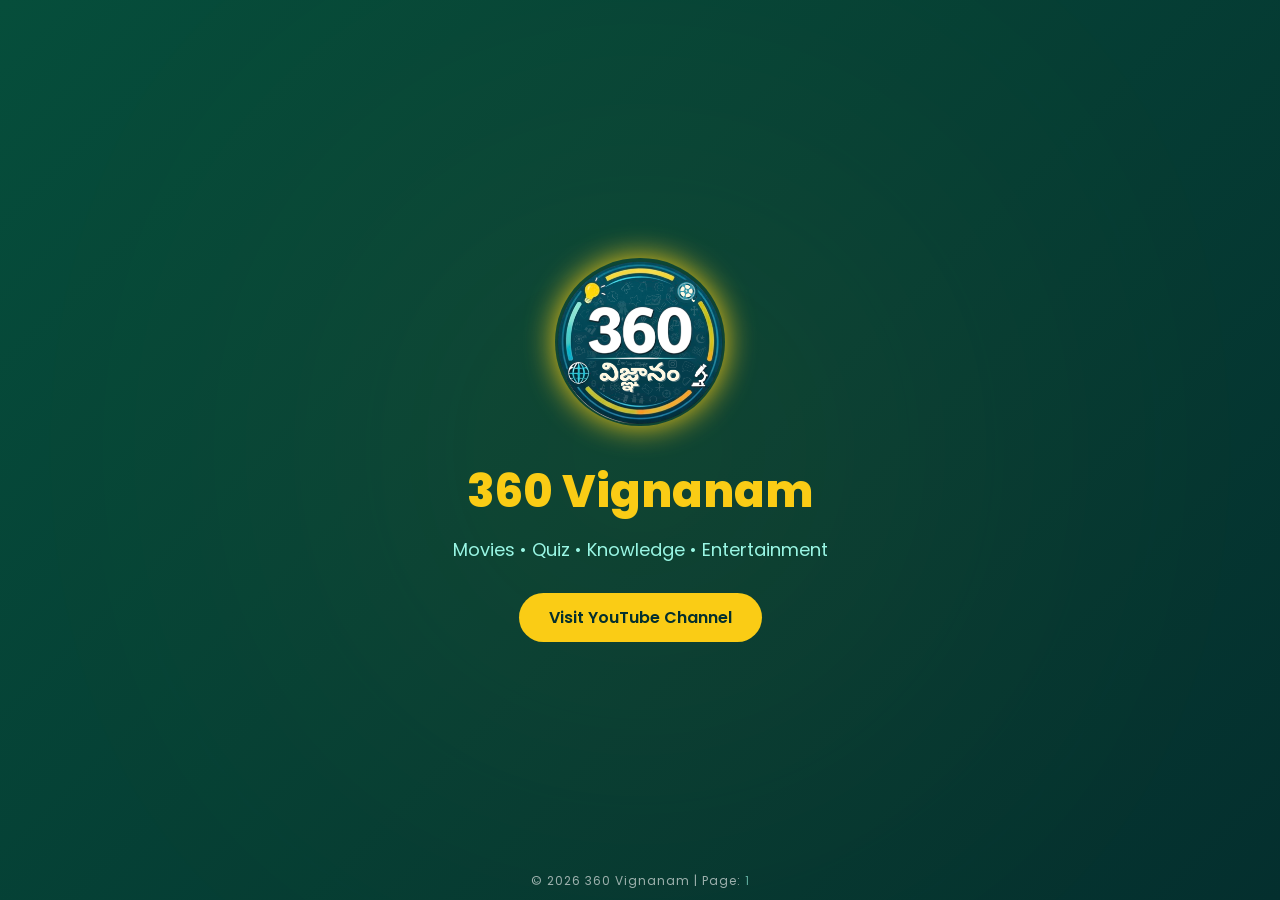
==== index.html @ b9087659 "Add files via upload" ====
<!DOCTYPE html>
<html lang="en">
<head>
<meta charset="UTF-8">
<meta name="viewport" content="width=device-width, initial-scale=1.0">
<title>360 Vignanam | Official</title>
<link href="https://fonts.googleapis.com/css2?family=Poppins:wght@400;600;800&display=swap" rel="stylesheet">

<style>
*{
    margin:0;
    padding:0;
    box-sizing:border-box;
    font-family:'Poppins',sans-serif;
}

body{
    background: linear-gradient(135deg,#064e3b,#042f2e);
    height:100vh;
    display:flex;
    justify-content:center;
    align-items:center;
    text-align:center;
    color:white;
    overflow:hidden;
}

/* Soft Glow */
body::before{
    content:"";
    position:absolute;
    width:500px;
    height:500px;
    background:#facc15;
    border-radius:50%;
    filter:blur(200px);
    opacity:0.10;
    animation: glowMove 6s infinite alternate ease-in-out;
}

@keyframes glowMove{
    from{transform:translate(-150px,-100px);}
    to{transform:translate(150px,100px);}
}

.container{
    z-index:2;
}

/* Logo Bounce */
.logo{
    width:170px;
    border-radius:50%;
    animation: bounce 1.8s infinite;
    box-shadow:0 0 30px #facc15;
}

@keyframes bounce{
    0%,100%{ transform: translateY(0); }
    30%{ transform: translateY(-25px); }
    50%{ transform: translateY(0); }
    70%{ transform: translateY(-12px); }
}

h1{
    margin-top:25px;
    font-size:45px;
    font-weight:800;
    color:#facc15;
}

.tagline{
    margin-top:10px;
    font-size:18px;
    color:#99f6e4;
}

.btn{
    display:inline-block;
    margin-top:30px;
    padding:12px 30px;
    background:#facc15;
    color:#042f2e;
    text-decoration:none;
    border-radius:40px;
    font-weight:600;
    transition:0.3s;
}

.btn:hover{
    transform:scale(1.1);
    box-shadow:0 0 25px #facc15;
}

/* Footer */
footer{
    position:absolute;
    bottom:10px;
    width:100%;
    font-size:12px;
    opacity:0.6;
    letter-spacing:1px;
}

#viewCount{
    font-size:12px;
    color:#99f6e4;
}
</style>
</head>

<body>

<div class="container">

    <img src="logo.png" class="logo" alt="360 Vignanam Logo">

    <h1>360 Vignanam</h1>
    <div class="tagline">Movies • Quiz • Knowledge • Entertainment</div>

    <a href="https://www.youtube.com/@360Vignanam" target="_blank" class="btn">
        Visit YouTube Channel
    </a>

</div>

<footer>
© 2026 360 Vignanam | Page: <span id="viewCount"></span>
</footer>

<script>
if(localStorage.getItem("page_view")){
    localStorage.setItem("page_view", Number(localStorage.getItem("page_view")) + 1);
}else{
    localStorage.setItem("page_view", 1);
}
document.getElementById("viewCount").innerText = localStorage.getItem("page_view");
</script>

</body>
</html>
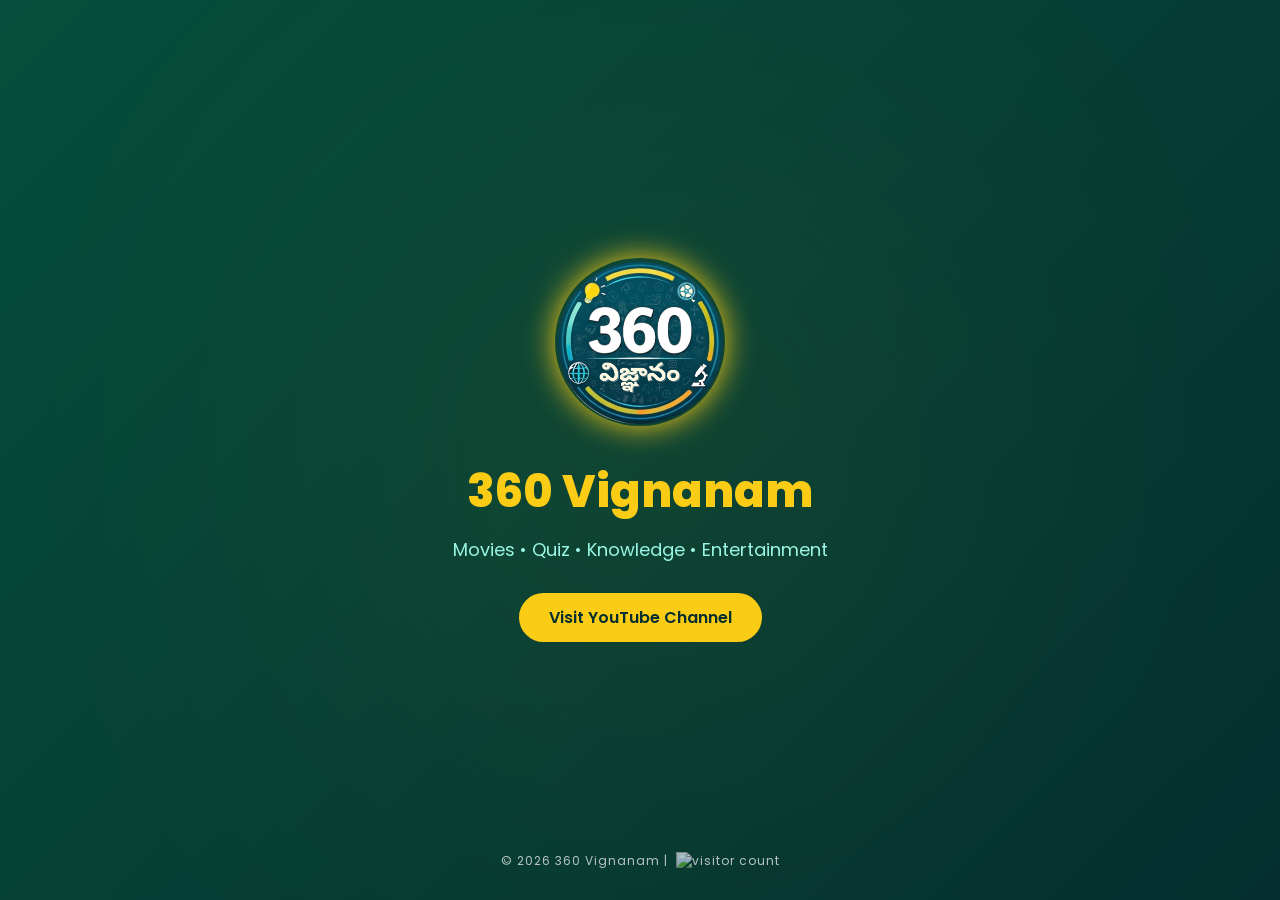
==== commit 69098b10: "footer live visitors implemented Added Live Visitor click" ====
--- a/index.html
+++ b/index.html
@@ -124,18 +124,11 @@
 
 </div>
 
-<footer>
-© 2026 360 Vignanam | Page: <span id="viewCount"></span>
+<footer style="display: flex; justify-content: center; align-items: center; gap: 8px; font-size: 12px; opacity: 0.7; padding: 20px 0; ">
+  <span>© 2026 360 Vignanam |</span>
+  <img   src="https://visitor-badge.laobi.icu/badge?page_id=360vignanam.github.io" alt="visitor count"  style="height:18px;" />
 </footer>
-
-<script>
-if(localStorage.getItem("page_view")){
-    localStorage.setItem("page_view", Number(localStorage.getItem("page_view")) + 1);
-}else{
-    localStorage.setItem("page_view", 1);
-}
-document.getElementById("viewCount").innerText = localStorage.getItem("page_view");
-</script>
 
 </body>
 </html>
+
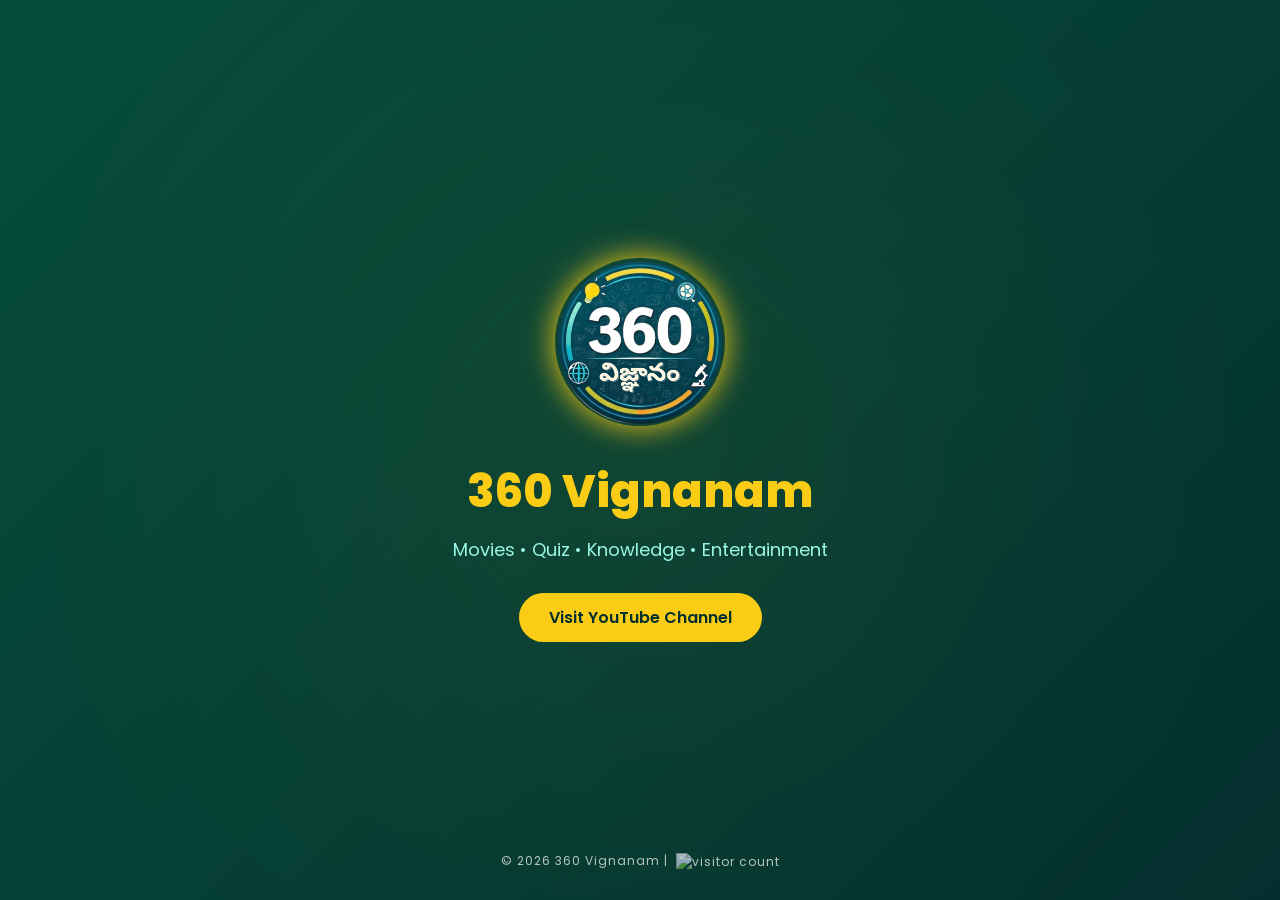
==== commit edbf8f80: "visitor badge size improvement" ====
--- a/index.html
+++ b/index.html
@@ -126,9 +126,10 @@
 
 <footer style="display: flex; justify-content: center; align-items: center; gap: 8px; font-size: 12px; opacity: 0.7; padding: 20px 0; ">
   <span>© 2026 360 Vignanam |</span>
-  <img   src="https://visitor-badge.laobi.icu/badge?page_id=360vignanam.github.io" alt="visitor count"  style="height:18px;" />
+  <img   src="https://visitor-badge.laobi.icu/badge?page_id=360vignanam.github.io" alt="visitor count"  style="height:16px;" />
 </footer>
 
 </body>
 </html>
 
+
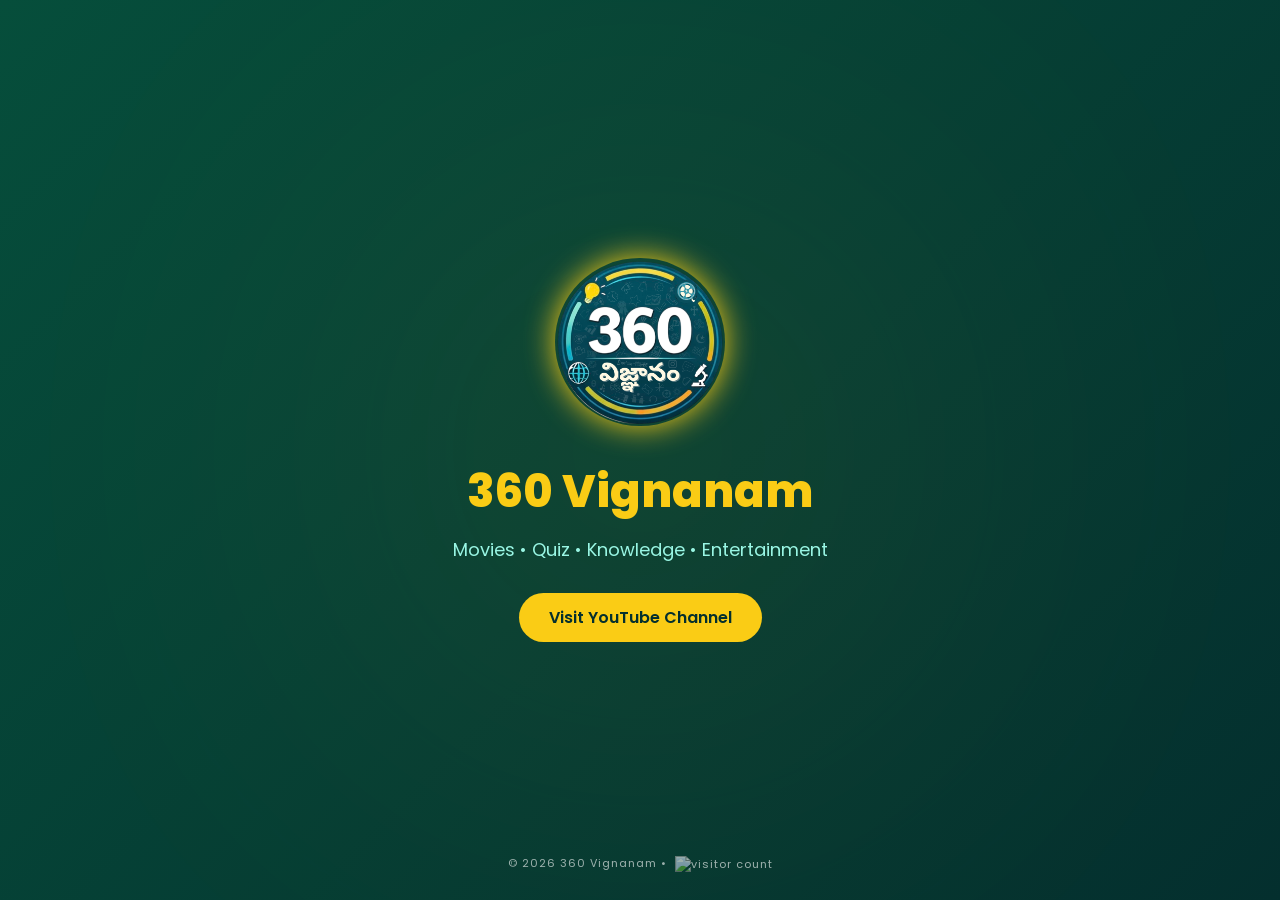
==== commit fc58a9c7: "SEO setup for Google" ====
--- a/index.html
+++ b/index.html
@@ -3,8 +3,31 @@
 <head>
 <meta charset="UTF-8">
 <meta name="viewport" content="width=device-width, initial-scale=1.0">
-<title>360 Vignanam | Official</title>
-<link href="https://fonts.googleapis.com/css2?family=Poppins:wght@400;600;800&display=swap" rel="stylesheet">
+
+<title>360 Vignanam | Telugu Movies, Quiz & Knowledge Channel</title>
+
+<!-- Basic SEO -->
+<meta name="description" content="360 Vignanam is a Telugu YouTube channel featuring movie suggestions, exciting quiz content, and knowledge-based entertainment. Explore trending Telugu movies and engaging quizzes.">
+<meta name="keywords" content="360 Vignanam, Telugu movies, Telugu quiz channel, movie suggestions Telugu, Telugu knowledge videos, Telugu entertainment channel">
+<meta name="author" content="360 Vignanam">
+<meta name="robots" content="index, follow">
+
+<!-- Open Graph (For WhatsApp / Facebook Preview) -->
+<meta property="og:title" content="360 Vignanam | Official Website">
+<meta property="og:description" content="Explore movie suggestions, quizzes, and knowledge-based entertainment from 360 Vignanam.">
+<meta property="og:image" content="https://360vignanam.github.io/logo.png">
+<meta property="og:url" content="https://360vignanam.github.io/">
+<meta property="og:type" content="website">
+
+<!-- Twitter Preview -->
+<meta name="twitter:card" content="summary_large_image">
+<meta name="twitter:title" content="360 Vignanam">
+<meta name="twitter:description" content="Telugu movies, quizzes & knowledge content.">
+<meta name="twitter:image" content="https://360vignanam.github.io/logo.png">
+
+<link rel="icon" href="logo.png" type="image/png">
+
+<link href="https://fonts.googleapis.com/css2?family=Poppins:wght@300;500;700;900&display=swap" rel="stylesheet">
 
 <style>
 *{
@@ -124,12 +147,38 @@
 
 </div>
 
-<footer style="display: flex; justify-content: center; align-items: center; gap: 8px; font-size: 12px; opacity: 0.7; padding: 20px 0; ">
-  <span>© 2026 360 Vignanam |</span>
-  <img   src="https://visitor-badge.laobi.icu/badge?page_id=360vignanam.github.io" alt="visitor count"  style="height:16px;" />
+
+<footer style="
+  display:flex;
+  justify-content:center;
+  align-items:center;
+  gap:8px;
+  font-size:11px;
+  opacity:0.6;
+  padding:18px 0;
+">
+  <span>© 2026 360 Vignanam • </span>
+  <img 
+    src="https://visitor-badge.laobi.icu/badge?page_id=360vignanam.github.io"
+    alt="visitor count"
+    style="height:16px;"
+  />
 </footer>
+
+
+
+<script type="application/ld+json">
+{
+  "@context": "https://schema.org",
+  "@type": "Organization",
+  "name": "360 Vignanam",
+  "url": "https://360vignanam.github.io/",
+  "logo": "https://360vignanam.github.io/logo.png",
+  "sameAs": [
+    "https://www.youtube.com/@360Vignanam"
+  ]
+}
+</script>
 
 </body>
 </html>
-
-
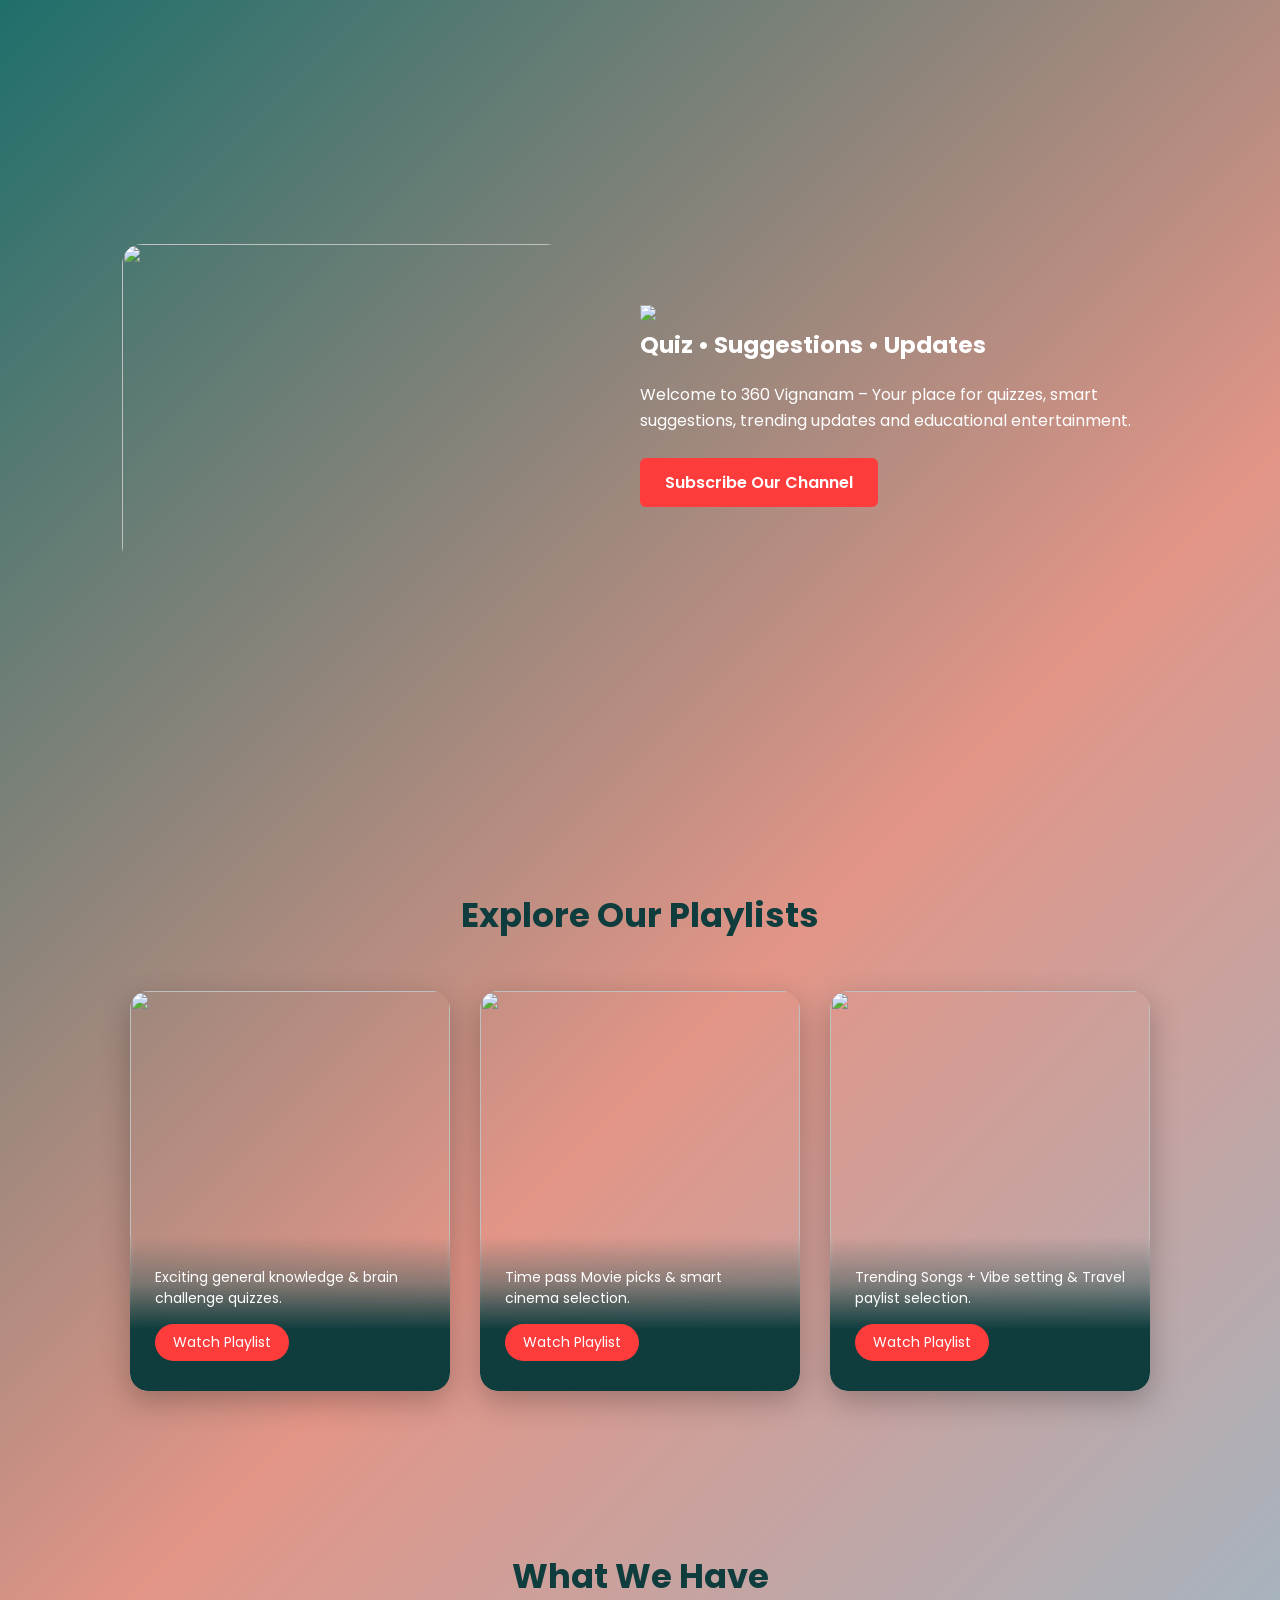
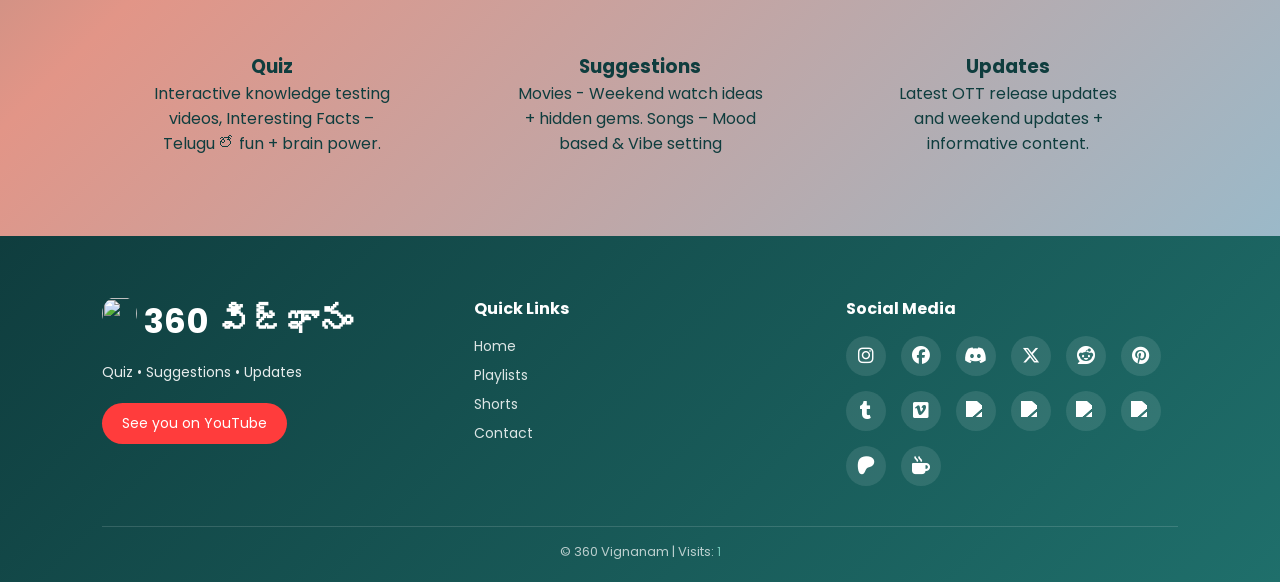
==== commit 291c703b: "enhanced UI design logo related files + css + html" ====
--- a/index.html
+++ b/index.html
@@ -3,8 +3,12 @@
 <head>
 <meta charset="UTF-8">
 <meta name="viewport" content="width=device-width, initial-scale=1.0">
-
-<title>360 Vignanam | Telugu Movies, Quiz & Knowledge Channel</title>
+<title>360 Vignanam | YouTube Channel</title>
+<link rel="icon" type="image/png" sizes="32x32" href="img/favicon/favicon-32x32.png">
+<link rel="icon" type="image/png" sizes="16x16" href="img/favicon/favicon-16X16.png">
+<link rel="icon" type="image/png" sizes="192x192" href="img/favicon/favicon-192X192.png">
+<link rel="icon" type="image/png" sizes="512x512" href="img/favicon/favicon-512X512.png">
+<link rel="apple-touch-icon" href="img/favicon/apple-touch-icon.png">
 
 <!-- Basic SEO -->
 <meta name="description" content="360 Vignanam is a Telugu YouTube channel featuring movie suggestions, exciting quiz content, and knowledge-based entertainment. Explore trending Telugu movies and engaging quizzes.">
@@ -15,7 +19,7 @@
 <!-- Open Graph (For WhatsApp / Facebook Preview) -->
 <meta property="og:title" content="360 Vignanam | Official Website">
 <meta property="og:description" content="Explore movie suggestions, quizzes, and knowledge-based entertainment from 360 Vignanam.">
-<meta property="og:image" content="https://360vignanam.github.io/logo.png">
+<meta property="og:image" content="https://360vignanam.github.io/img/favicon/favicon-512X512.png">
 <meta property="og:url" content="https://360vignanam.github.io/">
 <meta property="og:type" content="website">
 
@@ -23,162 +27,141 @@
 <meta name="twitter:card" content="summary_large_image">
 <meta name="twitter:title" content="360 Vignanam">
 <meta name="twitter:description" content="Telugu movies, quizzes & knowledge content.">
-<meta name="twitter:image" content="https://360vignanam.github.io/logo.png">
+<meta name="twitter:image" content="https://360vignanam.github.io/img/favicon/favicon-512X512.png">
 
-<link rel="icon" href="logo.png" type="image/png">
+<link href="https://fonts.googleapis.com/css2?family=Poppins:wght@300;400;600;700&display=swap" rel="stylesheet">
 
-<link href="https://fonts.googleapis.com/css2?family=Poppins:wght@300;500;700;900&display=swap" rel="stylesheet">
-
-<style>
-*{
-    margin:0;
-    padding:0;
-    box-sizing:border-box;
-    font-family:'Poppins',sans-serif;
-}
-
-body{
-    background: linear-gradient(135deg,#064e3b,#042f2e);
-    height:100vh;
-    display:flex;
-    justify-content:center;
-    align-items:center;
-    text-align:center;
-    color:white;
-    overflow:hidden;
-}
-
-/* Soft Glow */
-body::before{
-    content:"";
-    position:absolute;
-    width:500px;
-    height:500px;
-    background:#facc15;
-    border-radius:50%;
-    filter:blur(200px);
-    opacity:0.10;
-    animation: glowMove 6s infinite alternate ease-in-out;
-}
-
-@keyframes glowMove{
-    from{transform:translate(-150px,-100px);}
-    to{transform:translate(150px,100px);}
-}
-
-.container{
-    z-index:2;
-}
-
-/* Logo Bounce */
-.logo{
-    width:170px;
-    border-radius:50%;
-    animation: bounce 1.8s infinite;
-    box-shadow:0 0 30px #facc15;
-}
-
-@keyframes bounce{
-    0%,100%{ transform: translateY(0); }
-    30%{ transform: translateY(-25px); }
-    50%{ transform: translateY(0); }
-    70%{ transform: translateY(-12px); }
-}
-
-h1{
-    margin-top:25px;
-    font-size:45px;
-    font-weight:800;
-    color:#facc15;
-}
-
-.tagline{
-    margin-top:10px;
-    font-size:18px;
-    color:#99f6e4;
-}
-
-.btn{
-    display:inline-block;
-    margin-top:30px;
-    padding:12px 30px;
-    background:#facc15;
-    color:#042f2e;
-    text-decoration:none;
-    border-radius:40px;
-    font-weight:600;
-    transition:0.3s;
-}
-
-.btn:hover{
-    transform:scale(1.1);
-    box-shadow:0 0 25px #facc15;
-}
-
-/* Footer */
-footer{
-    position:absolute;
-    bottom:10px;
-    width:100%;
-    font-size:12px;
-    opacity:0.6;
-    letter-spacing:1px;
-}
-
-#viewCount{
-    font-size:12px;
-    color:#99f6e4;
-}
-</style>
+<!-- Font Awesome Icons -->
+<link rel="stylesheet" href="https://cdnjs.cloudflare.com/ajax/libs/font-awesome/6.5.0/css/all.min.css">
+<link rel="stylesheet" href="main.360.min.css">
 </head>
 
 <body>
 
-<div class="container">
+<!-- HERO -->
+<section class="hero">
+    <div class="hero-left">
+       <img src="img/tumb_left.png" style="width:115%;height:115%;border-radius:20px;">
+    </div>
 
-    <img src="logo.png" class="logo" alt="360 Vignanam Logo">
+    <div class="hero-right">
+        <img src="img/t_logo.png" style="width:65%;">
+        <h1>Quiz • Suggestions • Updates</h1>
+        <p>Welcome to 360 Vignanam – Your place for quizzes, smart suggestions, trending updates and educational entertainment.</p>
+        <a href="https://youtube.com/@360Vignanam" target="_blank" class="btn">Subscribe Our Channel</a>
+    </div>
+</section>
 
-    <h1>360 Vignanam</h1>
-    <div class="tagline">Movies • Quiz • Knowledge • Entertainment</div>
+<!-- PLAYLISTS -->
+<section>
+    <h2>Explore Our Playlists</h2>
+    <div class="playlist-grid">
 
-    <a href="https://www.youtube.com/@360Vignanam" target="_blank" class="btn">
-        Visit YouTube Channel
-    </a>
+        <div class="playlist-card">
+            <img src="img/1_quiz.png">
+            <div class="overlay">
+                
+                <p>Exciting general knowledge & brain challenge quizzes.</p>
+                <a target="_new" href="https://www.youtube.com/playlist?list=PLL6JMmZMd-XU5UZ5aVVOMXPokbh0eTi1q" class="watch-btn">Watch Playlist</a>
+            </div>
+        </div>
 
-</div>
+        <div class="playlist-card">
+            <img src="img/2_movie.png">
+            <div class="overlay">
+                <p>Time pass Movie picks & smart cinema selection.</p>
+                <a target="_new" href="https://youtube.com/playlist?list=PLL6JMmZMd-XVTBJEYJgVRgDX06QzR3y7s&si=GDy6PYCr3KkY_SAD" class="watch-btn">Watch Playlist</a>
+            </div>
+        </div>
 
+        <div class="playlist-card">
+            <img src="img/3_song.png">
+            <div class="overlay">
+                <p>Trending Songs + Vibe setting & Travel paylist selection.</p>
+                <a target="_new" href="https://www.youtube.com/playlist?list=PLL6JMmZMd-XWGGvY3EgBCaoue-_XMSpWk" class="watch-btn">Watch Playlist</a>
+            </div>
+        </div>
 
-<footer style="
-  display:flex;
-  justify-content:center;
-  align-items:center;
-  gap:8px;
-  font-size:11px;
-  opacity:0.6;
-  padding:18px 0;
-">
-  <span>© 2026 360 Vignanam • </span>
-  <img 
-    src="https://visitor-badge.laobi.icu/badge?page_id=360vignanam.github.io"
-    alt="visitor count"
-    style="height:16px;"
-  />
+    </div>
+</section>
+
+<section>
+    <h2>What We Have</h2>
+    <div class="features">
+        <div class="feature-item">
+            <h3>Quiz</h3>
+            <p>Interactive knowledge testing videos, Interesting Facts – Telugu లో fun + brain power. </p>
+        </div>
+        <div class="feature-item">
+            <h3>Suggestions</h3>
+            <p>Movies - Weekend watch ideas + hidden gems. Songs – Mood based & Vibe setting</p>
+        </div>
+        <div class="feature-item">
+            <h3>Updates</h3>
+            <p>Latest OTT release updates and weekend updates + informative content.</p>
+        </div>
+    </div>
+</section>
+
+<!-- FOOTER -->
+<footer class="main-footer">
+
+    <div class="footer-container">
+
+        <div class="footer-brand">
+            <h2 style="text-align:left; !important">
+                <img src="img/logo.png" style="width:35px;height:35px;border-radius:50%;">
+                360 విజ్ఞానం
+            </h2>
+            <p>Quiz • Suggestions • Updates</p>
+            <a href="https://youtube.com/@360Vignanam" target="_blank" class="footer-btn">
+                See you on YouTube
+            </a>
+        </div>
+
+        <div class="footer-links">
+            <h4>Quick Links</h4>
+            <a target="_blank" href="https://youtube.com/@360Vignanam">Home</a>
+            <a target="_blank" href="https://www.youtube.com/@360vignanam/playlists">Playlists</a>
+			<a target="_blank" href="https://youtube.com/@360Vignanam/shorts">Shorts</a>
+            <a target="_blank" href="https://mail.google.com/mail/?view=cm&fs=1&to=360vignanam@gmail.com">Contact</a>
+        </div>
+
+        <div class="footer-social">
+            <h4>Social Media</h4>
+            <div class="social-icons">
+				<a href="https://www.instagram.com/360vignanam" target="_blank" title="Instagram"><i class="fa-brands fa-instagram"></i></a>
+                <a href="https://www.facebook.com/61587214607911/" target="_blank" title="FaceBook"><i class="fa-brands fa-facebook"></i></a>
+                <a href="https://discord.com/invite/hMyAwZbx2K" target="_blank"title="Discord"><i class="fa-brands fa-discord"></i></a>
+                <a href="https://x.com/360vignanam" target="_blank" title="X"><i class="fa-brands fa-x-twitter"></i></a>
+                <a href="https://www.reddit.com/user/360Vignanam/" target="_blank" title="Reddit"><i class="fa-brands fa-reddit"></i></a>
+                <a href="https://in.pinterest.com/360vignanam/" target="_blank" title="Pinterest"><i class="fa-brands fa-pinterest"></i></a>
+                <a href="https://www.tumblr.com/360vignanam" target="_blank" title="Tumblr"><i class="fa-brands fa-tumblr"></i></a>
+                <a href="https://vimeo.com/360vignanam" target="_blank" title="Vimeo"><i class="fa-brands fa-vimeo"></i></a>
+				<a href="https://bsky.app/profile/360vignanam.bsky.social" target="_blank" title="bSkay"><img src="img/socal-icons/bsky.png" class="social-img" alt="bSky"></a>
+                <a href="https://truthsocial.com/@360vignanam" target="_blank" title="Truth Social"><img src="img/socal-icons/tsocial.png" class="social-img" alt="TruthSocial"></a>
+                <a href="https://www.fanbase.app/@360vignanam" target="_blank"title="Fanbase"><img src="img/socal-icons/fanbase.png" class="social-img" alt="Fanbase"></a>
+                <a href="https://beacons.ai/360vignanam" target="_blank" title="Beacons"><img src="img/socal-icons/beacons.png" class="social-img" alt="Beacons"></a>
+                <a href="https://www.patreon.com/cw/360vignanam" target="_blank" title="Patreon"><i class="fa-brands fa-patreon"></i></a>
+				<a href="https://buymeacoffee.com/360vignanam" target="_blank" title="Buy Me A Coffee"><i class="fa-solid fa-mug-hot"></i></a>
+            </div>
+        </div>
+
+    </div>
+
+    <div class="footer-bottom">
+        © 360 Vignanam |  Visits: <span id="viewCount"></span>
+    </div>
+
 </footer>
 
-
-
-<script type="application/ld+json">
-{
-  "@context": "https://schema.org",
-  "@type": "Organization",
-  "name": "360 Vignanam",
-  "url": "https://360vignanam.github.io/",
-  "logo": "https://360vignanam.github.io/logo.png",
-  "sameAs": [
-    "https://www.youtube.com/@360Vignanam"
-  ]
+<script>
+if(localStorage.getItem("page_view")){
+    localStorage.setItem("page_view", Number(localStorage.getItem("page_view")) + 1);
+}else{
+    localStorage.setItem("page_view", 1);
 }
+document.getElementById("viewCount").innerText = localStorage.getItem("page_view");
 </script>
-
 </body>
-</html>
+</html>
--- a/main.360.min.css
+++ b/main.360.min.css
@@ -0,0 +1 @@
+*{margin:0;padding:0;box-sizing:border-box;font-family:'Poppins',sans-serif}body{background:linear-gradient(135deg,#1f6f6b,#e29587,#89c2d9);color:#0f3d3e}section{padding:80px 8%}h2{text-align:center;margin-bottom:50px;font-size:34px}.hero{display:flex;justify-content:space-between;align-items:center;min-height:90vh;color:#fff}.hero-left{width:45%;border-radius:20px;height:320px;display:flex;align-items:center;justify-content:center;text-align:center;padding:20px;color:#333;font-weight:600}.hero-right{width:50%}.hero-right h1{font-size:23px;margin-bottom:20px}.hero-right p{margin-bottom:25px;line-height:1.6}.btn{display:inline-block;background:#ff3c3c;color:#fff;padding:12px 25px;border-radius:6px;text-decoration:none;font-weight:600;transition:.3s}.btn:hover{background:#e60000}.playlist-grid{display:flex;gap:30px;justify-content:center;flex-wrap:wrap}.playlist-card{position:relative;width:320px;height:400px;border-radius:18px;overflow:hidden;box-shadow:0 10px 30px rgba(0,0,0,.25);transition:.4s ease}.playlist-card img{width:100%;height:100%;object-fit:cover;transition:.5s}.playlist-card:hover img{transform:scale(1.1)}.overlay{position:absolute;bottom:0;left:0;width:100%;padding:30px 25px;color:#fff;background:linear-gradient(to top,#0f3d3e 0%,#0f3d3e 40%,rgb(79 102 101 / 60%) 70%,transparent 100%);backdrop-filter:blur(2px)}.overlay h3{margin-bottom:10px;font-size:22px;font-weight:600}.overlay p{font-size:14px;margin-bottom:15px}.meta{display:flex;justify-content:space-between;font-size:13px;margin-bottom:15px}.watch-btn{display:inline-block;background:#ff3c3c;color:#fff;padding:8px 18px;border-radius:20px;font-size:14px;text-decoration:none;transition:.3s}.watch-btn:hover{background:#e60000}.playlist-card:hover{transform:translateY(-10px)}.features{display:flex;justify-content:space-around;text-align:center;flex-wrap:wrap;gap:30px}.feature-item{width:250px}.main-footer{background:linear-gradient(135deg,#0f3d3e,#1f6f6b);color:#fff;padding:60px 8% 20px}.footer-container{display:flex;justify-content:space-between;flex-wrap:wrap;gap:40px}.footer-brand{flex:1;min-width:250px}.footer-brand h2{margin-bottom:15px}.footer-brand p{margin-bottom:20px;font-size:14px;opacity:.9}.footer-btn{display:inline-block;background:#ff3c3c;color:#fff;padding:10px 20px;border-radius:25px;text-decoration:none;font-size:14px;transition:.3s}.footer-btn:hover{background:#e60000}.footer-links,.footer-social{flex:1;min-width:180px}.footer-links h4,.footer-social h4{margin-bottom:15px}.footer-links a{display:block;color:#fff;text-decoration:none;margin-bottom:8px;font-size:14px;opacity:.85}.footer-links a:hover{opacity:1;transform:translateX(5px)}.social-icons{display:flex;flex-wrap:wrap;gap:15px;margin-top:10px}.social-icons a{width:40px;height:40px;display:flex;align-items:center;justify-content:center;background:rgba(255,255,255,.1);border-radius:50%;color:#fff;font-size:18px;transition:.3s ease;text-decoration:none}.social-icons a:hover{background:#ff3c3c;transform:translateY(-5px) scale(1.1)}.footer-bottom{text-align:center;margin-top:40px;font-size:13px;opacity:.7;border-top:1px solid rgba(255,255,255,.2);padding-top:15px}.social-icons a:nth-child(1):hover{background:linear-gradient(45deg,#feda75,#fa7e1e,#d62976,#962fbf,#4f5bd5);transform:translateY(-5px) scale(1.1)}.social-icons a:nth-child(2):hover{background:#1877f2;transform:translateY(-5px) scale(1.1)}.social-icons a:nth-child(3):hover{background:#5865f2;transform:translateY(-5px) scale(1.1)}.social-icons a:nth-child(4):hover{background:#000;transform:translateY(-5px) scale(1.1)}.social-icons a:nth-child(5):hover{background:#ff4500;transform:translateY(-5px) scale(1.1)}.social-icons a:nth-child(6):hover{background:#e60023;transform:translateY(-5px) scale(1.1)}.social-icons a:nth-child(7):hover{background:#35465c;transform:translateY(-5px) scale(1.1)}.social-icons a:nth-child(8):hover{background:#1ab7ea;transform:translateY(-5px) scale(1.1)}.social-icons a:nth-child(9):hover{background:#1185fe;transform:translateY(-5px) scale(1.1)}.social-icons a:nth-child(10):hover{background:rgb(84,72,238);transform:translateY(-5px) scale(1.1)}.social-icons a:nth-child(11):hover{background:linear-gradient(172deg,#2b0458,#7f1ac8,#871951);transform:translateY(-5px) scale(1.1)}.social-icons a:nth-child(12):hover{background:#000;transform:translateY(-5px) scale(1.1)}.social-icons a:nth-child(13):hover{background:#000;transform:translateY(-5px) scale(1.1)}.social-icons a:nth-child(14):hover{background:#ffdd00;color:#000;transform:translateY(-5px) scale(1.1)}.social-icons a .social-svg{width:20px;height:20px;fill:#fff}.social-icons a .social-img{width:20px;height:20px;filter:brightness(0) invert(1)}@media(max-width:900px){.hero{flex-direction:column;text-align:center}.hero-left,.hero-right{width:100%;margin-bottom:30px}}#viewCount{font-size:12px;color:#99f6e4}
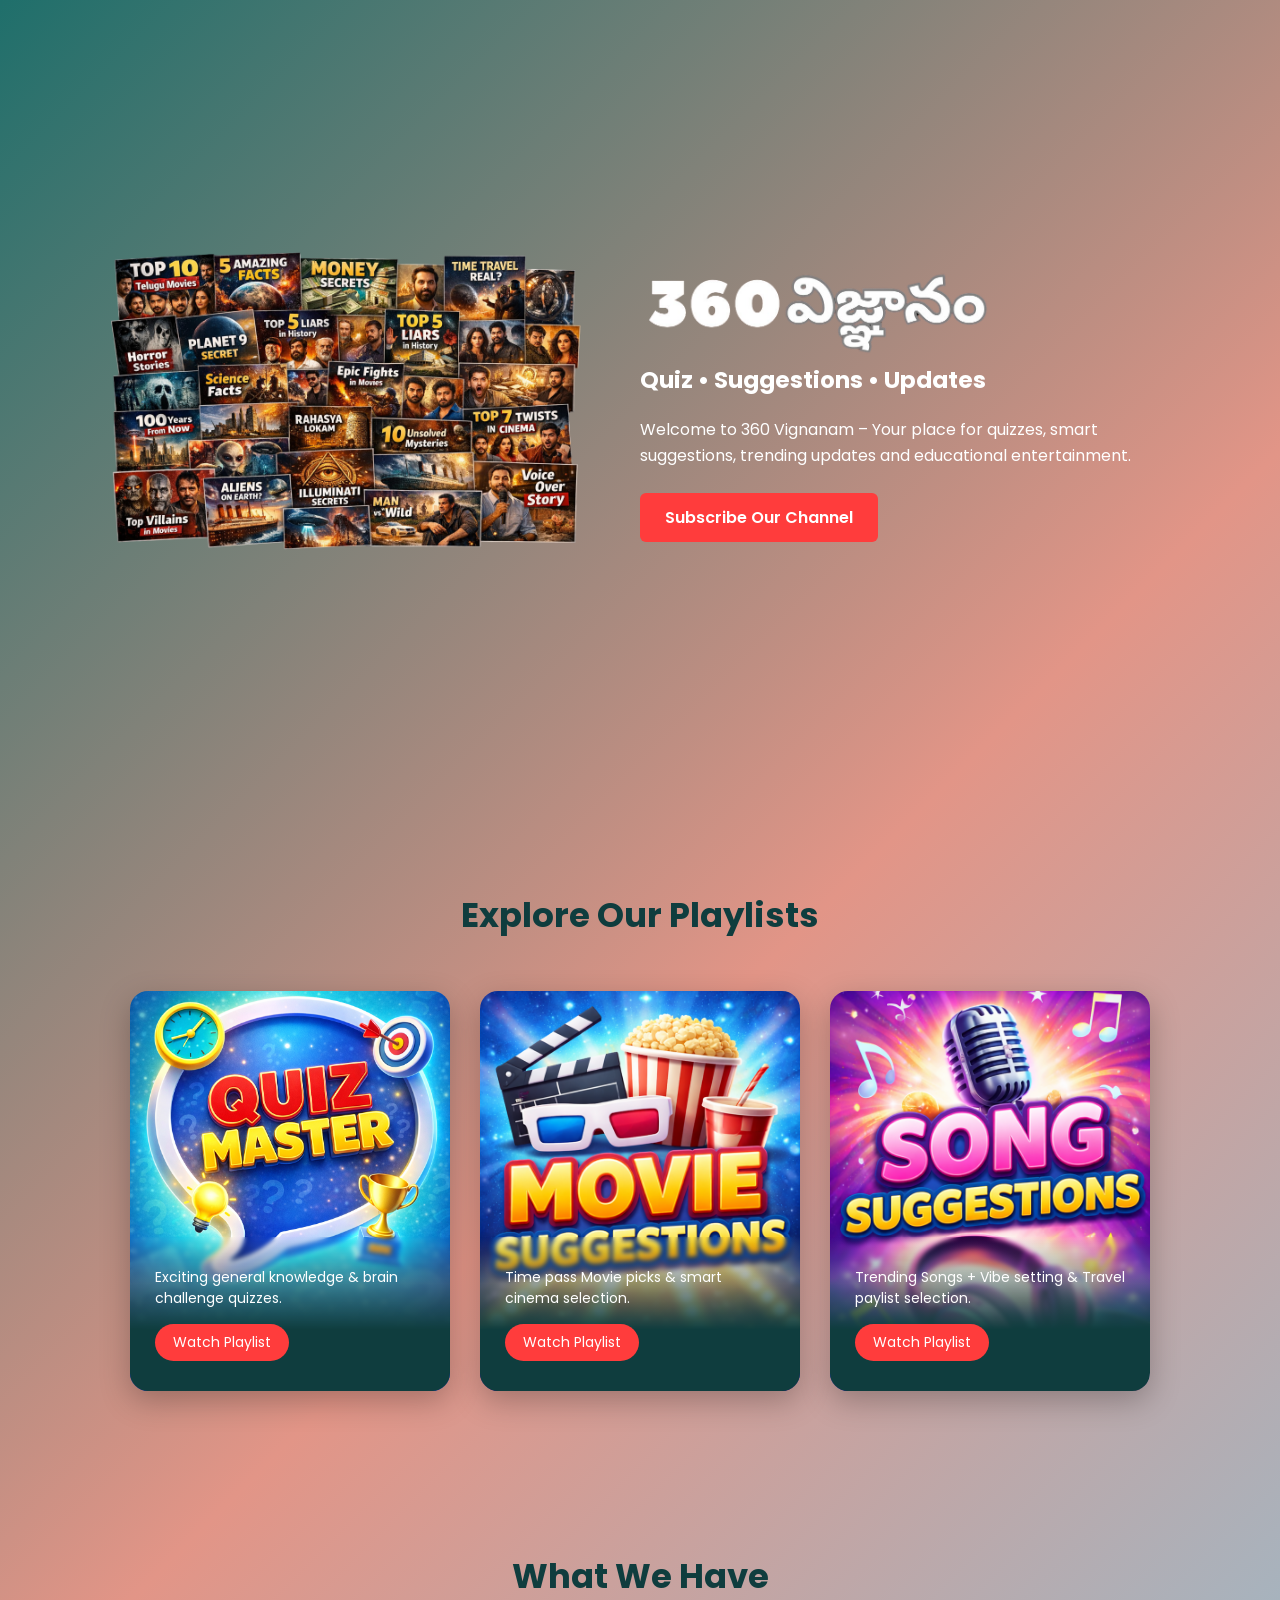
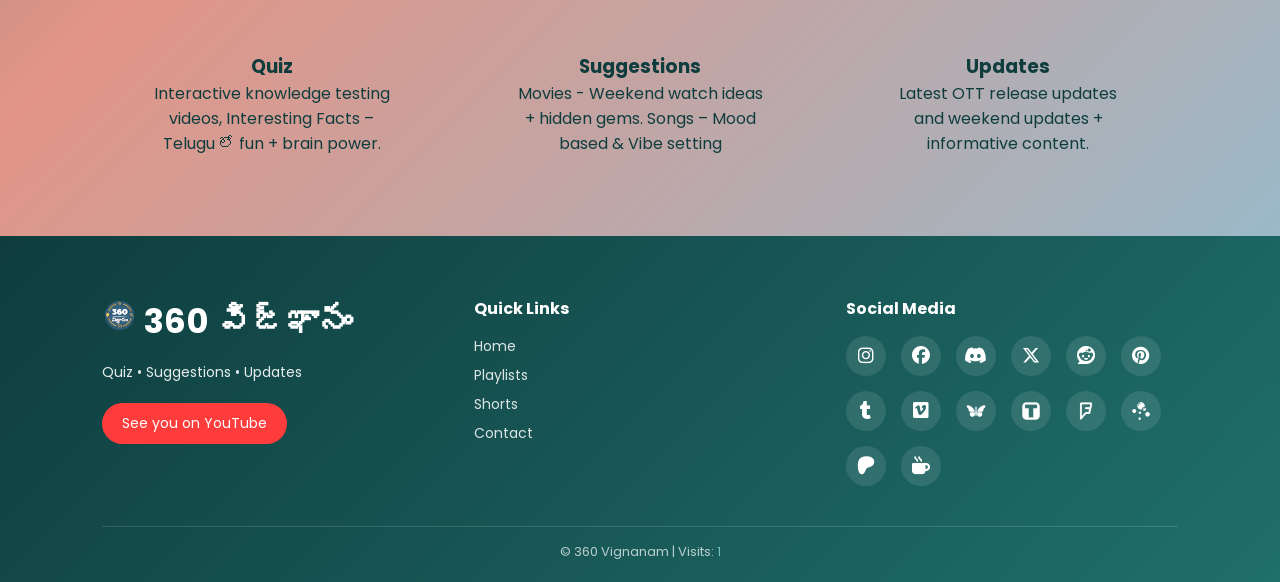
==== commit 773716ee: "Merge" ====
--- a/index.html
+++ b/index.html
@@ -1,167 +1,167 @@
-<!DOCTYPE html>
-<html lang="en">
-<head>
-<meta charset="UTF-8">
-<meta name="viewport" content="width=device-width, initial-scale=1.0">
-<title>360 Vignanam | YouTube Channel</title>
-<link rel="icon" type="image/png" sizes="32x32" href="img/favicon/favicon-32x32.png">
-<link rel="icon" type="image/png" sizes="16x16" href="img/favicon/favicon-16X16.png">
-<link rel="icon" type="image/png" sizes="192x192" href="img/favicon/favicon-192X192.png">
-<link rel="icon" type="image/png" sizes="512x512" href="img/favicon/favicon-512X512.png">
-<link rel="apple-touch-icon" href="img/favicon/apple-touch-icon.png">
-
-<!-- Basic SEO -->
-<meta name="description" content="360 Vignanam is a Telugu YouTube channel featuring movie suggestions, exciting quiz content, and knowledge-based entertainment. Explore trending Telugu movies and engaging quizzes.">
-<meta name="keywords" content="360 Vignanam, Telugu movies, Telugu quiz channel, movie suggestions Telugu, Telugu knowledge videos, Telugu entertainment channel">
-<meta name="author" content="360 Vignanam">
-<meta name="robots" content="index, follow">
-
-<!-- Open Graph (For WhatsApp / Facebook Preview) -->
-<meta property="og:title" content="360 Vignanam | Official Website">
-<meta property="og:description" content="Explore movie suggestions, quizzes, and knowledge-based entertainment from 360 Vignanam.">
-<meta property="og:image" content="https://360vignanam.github.io/img/favicon/favicon-512X512.png">
-<meta property="og:url" content="https://360vignanam.github.io/">
-<meta property="og:type" content="website">
-
-<!-- Twitter Preview -->
-<meta name="twitter:card" content="summary_large_image">
-<meta name="twitter:title" content="360 Vignanam">
-<meta name="twitter:description" content="Telugu movies, quizzes & knowledge content.">
-<meta name="twitter:image" content="https://360vignanam.github.io/img/favicon/favicon-512X512.png">
-
-<link href="https://fonts.googleapis.com/css2?family=Poppins:wght@300;400;600;700&display=swap" rel="stylesheet">
-
-<!-- Font Awesome Icons -->
-<link rel="stylesheet" href="https://cdnjs.cloudflare.com/ajax/libs/font-awesome/6.5.0/css/all.min.css">
-<link rel="stylesheet" href="main.360.min.css">
-</head>
-
-<body>
-
-<!-- HERO -->
-<section class="hero">
-    <div class="hero-left">
-       <img src="img/tumb_left.png" style="width:115%;height:115%;border-radius:20px;">
-    </div>
-
-    <div class="hero-right">
-        <img src="img/t_logo.png" style="width:65%;">
-        <h1>Quiz • Suggestions • Updates</h1>
-        <p>Welcome to 360 Vignanam – Your place for quizzes, smart suggestions, trending updates and educational entertainment.</p>
-        <a href="https://youtube.com/@360Vignanam" target="_blank" class="btn">Subscribe Our Channel</a>
-    </div>
-</section>
-
-<!-- PLAYLISTS -->
-<section>
-    <h2>Explore Our Playlists</h2>
-    <div class="playlist-grid">
-
-        <div class="playlist-card">
-            <img src="img/1_quiz.png">
-            <div class="overlay">
-                
-                <p>Exciting general knowledge & brain challenge quizzes.</p>
-                <a target="_new" href="https://www.youtube.com/playlist?list=PLL6JMmZMd-XU5UZ5aVVOMXPokbh0eTi1q" class="watch-btn">Watch Playlist</a>
-            </div>
-        </div>
-
-        <div class="playlist-card">
-            <img src="img/2_movie.png">
-            <div class="overlay">
-                <p>Time pass Movie picks & smart cinema selection.</p>
-                <a target="_new" href="https://youtube.com/playlist?list=PLL6JMmZMd-XVTBJEYJgVRgDX06QzR3y7s&si=GDy6PYCr3KkY_SAD" class="watch-btn">Watch Playlist</a>
-            </div>
-        </div>
-
-        <div class="playlist-card">
-            <img src="img/3_song.png">
-            <div class="overlay">
-                <p>Trending Songs + Vibe setting & Travel paylist selection.</p>
-                <a target="_new" href="https://www.youtube.com/playlist?list=PLL6JMmZMd-XWGGvY3EgBCaoue-_XMSpWk" class="watch-btn">Watch Playlist</a>
-            </div>
-        </div>
-
-    </div>
-</section>
-
-<section>
-    <h2>What We Have</h2>
-    <div class="features">
-        <div class="feature-item">
-            <h3>Quiz</h3>
-            <p>Interactive knowledge testing videos, Interesting Facts – Telugu లో fun + brain power. </p>
-        </div>
-        <div class="feature-item">
-            <h3>Suggestions</h3>
-            <p>Movies - Weekend watch ideas + hidden gems. Songs – Mood based & Vibe setting</p>
-        </div>
-        <div class="feature-item">
-            <h3>Updates</h3>
-            <p>Latest OTT release updates and weekend updates + informative content.</p>
-        </div>
-    </div>
-</section>
-
-<!-- FOOTER -->
-<footer class="main-footer">
-
-    <div class="footer-container">
-
-        <div class="footer-brand">
-            <h2 style="text-align:left; !important">
-                <img src="img/logo.png" style="width:35px;height:35px;border-radius:50%;">
-                360 విజ్ఞానం
-            </h2>
-            <p>Quiz • Suggestions • Updates</p>
-            <a href="https://youtube.com/@360Vignanam" target="_blank" class="footer-btn">
-                See you on YouTube
-            </a>
-        </div>
-
-        <div class="footer-links">
-            <h4>Quick Links</h4>
-            <a target="_blank" href="https://youtube.com/@360Vignanam">Home</a>
-            <a target="_blank" href="https://www.youtube.com/@360vignanam/playlists">Playlists</a>
-			<a target="_blank" href="https://youtube.com/@360Vignanam/shorts">Shorts</a>
-            <a target="_blank" href="https://mail.google.com/mail/?view=cm&fs=1&to=360vignanam@gmail.com">Contact</a>
-        </div>
-
-        <div class="footer-social">
-            <h4>Social Media</h4>
-            <div class="social-icons">
-				<a href="https://www.instagram.com/360vignanam" target="_blank" title="Instagram"><i class="fa-brands fa-instagram"></i></a>
-                <a href="https://www.facebook.com/61587214607911/" target="_blank" title="FaceBook"><i class="fa-brands fa-facebook"></i></a>
-                <a href="https://discord.com/invite/hMyAwZbx2K" target="_blank"title="Discord"><i class="fa-brands fa-discord"></i></a>
-                <a href="https://x.com/360vignanam" target="_blank" title="X"><i class="fa-brands fa-x-twitter"></i></a>
-                <a href="https://www.reddit.com/user/360Vignanam/" target="_blank" title="Reddit"><i class="fa-brands fa-reddit"></i></a>
-                <a href="https://in.pinterest.com/360vignanam/" target="_blank" title="Pinterest"><i class="fa-brands fa-pinterest"></i></a>
-                <a href="https://www.tumblr.com/360vignanam" target="_blank" title="Tumblr"><i class="fa-brands fa-tumblr"></i></a>
-                <a href="https://vimeo.com/360vignanam" target="_blank" title="Vimeo"><i class="fa-brands fa-vimeo"></i></a>
-				<a href="https://bsky.app/profile/360vignanam.bsky.social" target="_blank" title="bSkay"><img src="img/socal-icons/bsky.png" class="social-img" alt="bSky"></a>
-                <a href="https://truthsocial.com/@360vignanam" target="_blank" title="Truth Social"><img src="img/socal-icons/tsocial.png" class="social-img" alt="TruthSocial"></a>
-                <a href="https://www.fanbase.app/@360vignanam" target="_blank"title="Fanbase"><img src="img/socal-icons/fanbase.png" class="social-img" alt="Fanbase"></a>
-                <a href="https://beacons.ai/360vignanam" target="_blank" title="Beacons"><img src="img/socal-icons/beacons.png" class="social-img" alt="Beacons"></a>
-                <a href="https://www.patreon.com/cw/360vignanam" target="_blank" title="Patreon"><i class="fa-brands fa-patreon"></i></a>
-				<a href="https://buymeacoffee.com/360vignanam" target="_blank" title="Buy Me A Coffee"><i class="fa-solid fa-mug-hot"></i></a>
-            </div>
-        </div>
-
-    </div>
-
-    <div class="footer-bottom">
-        © 360 Vignanam |  Visits: <span id="viewCount"></span>
-    </div>
-
-</footer>
-
-<script>
-if(localStorage.getItem("page_view")){
-    localStorage.setItem("page_view", Number(localStorage.getItem("page_view")) + 1);
-}else{
-    localStorage.setItem("page_view", 1);
-}
-document.getElementById("viewCount").innerText = localStorage.getItem("page_view");
-</script>
-</body>
+<!DOCTYPE html>
+<html lang="en">
+<head>
+<meta charset="UTF-8">
+<meta name="viewport" content="width=device-width, initial-scale=1.0">
+<title>360 Vignanam | YouTube Channel</title>
+<link rel="icon" type="image/png" sizes="32x32" href="img/favicon/favicon-32x32.png">
+<link rel="icon" type="image/png" sizes="16x16" href="img/favicon/favicon-16X16.png">
+<link rel="icon" type="image/png" sizes="192x192" href="img/favicon/favicon-192X192.png">
+<link rel="icon" type="image/png" sizes="512x512" href="img/favicon/favicon-512X512.png">
+<link rel="apple-touch-icon" href="img/favicon/apple-touch-icon.png">
+
+<!-- Basic SEO -->
+<meta name="description" content="360 Vignanam is a Telugu YouTube channel featuring movie suggestions, exciting quiz content, and knowledge-based entertainment. Explore trending Telugu movies and engaging quizzes.">
+<meta name="keywords" content="360 Vignanam, Telugu movies, Telugu quiz channel, movie suggestions Telugu, Telugu knowledge videos, Telugu entertainment channel">
+<meta name="author" content="360 Vignanam">
+<meta name="robots" content="index, follow">
+
+<!-- Open Graph (For WhatsApp / Facebook Preview) -->
+<meta property="og:title" content="360 Vignanam | Official Website">
+<meta property="og:description" content="Explore movie suggestions, quizzes, and knowledge-based entertainment from 360 Vignanam.">
+<meta property="og:image" content="https://360vignanam.github.io/img/favicon/favicon-512X512.png">
+<meta property="og:url" content="https://360vignanam.github.io/">
+<meta property="og:type" content="website">
+
+<!-- Twitter Preview -->
+<meta name="twitter:card" content="summary_large_image">
+<meta name="twitter:title" content="360 Vignanam">
+<meta name="twitter:description" content="Telugu movies, quizzes & knowledge content.">
+<meta name="twitter:image" content="https://360vignanam.github.io/img/favicon/favicon-512X512.png">
+
+<link href="https://fonts.googleapis.com/css2?family=Poppins:wght@300;400;600;700&display=swap" rel="stylesheet">
+
+<!-- Font Awesome Icons -->
+<link rel="stylesheet" href="https://cdnjs.cloudflare.com/ajax/libs/font-awesome/6.5.0/css/all.min.css">
+<link rel="stylesheet" href="main.360.min.css">
+</head>
+
+<body>
+
+<!-- HERO -->
+<section class="hero">
+    <div class="hero-left">
+       <img src="img/tumb_left.png" style="width:115%;height:115%;border-radius:20px;">
+    </div>
+
+    <div class="hero-right">
+        <img src="img/t_logo.png" style="width:65%;">
+        <h1>Quiz • Suggestions • Updates</h1>
+        <p>Welcome to 360 Vignanam – Your place for quizzes, smart suggestions, trending updates and educational entertainment.</p>
+        <a href="https://youtube.com/@360Vignanam" target="_blank" class="btn">Subscribe Our Channel</a>
+    </div>
+</section>
+
+<!-- PLAYLISTS -->
+<section>
+    <h2>Explore Our Playlists</h2>
+    <div class="playlist-grid">
+
+        <div class="playlist-card">
+            <img src="img/1_quiz.png">
+            <div class="overlay">
+                
+                <p>Exciting general knowledge & brain challenge quizzes.</p>
+                <a target="_new" href="https://www.youtube.com/playlist?list=PLL6JMmZMd-XU5UZ5aVVOMXPokbh0eTi1q" class="watch-btn">Watch Playlist</a>
+            </div>
+        </div>
+
+        <div class="playlist-card">
+            <img src="img/2_movie.png">
+            <div class="overlay">
+                <p>Time pass Movie picks & smart cinema selection.</p>
+                <a target="_new" href="https://youtube.com/playlist?list=PLL6JMmZMd-XVTBJEYJgVRgDX06QzR3y7s&si=GDy6PYCr3KkY_SAD" class="watch-btn">Watch Playlist</a>
+            </div>
+        </div>
+
+        <div class="playlist-card">
+            <img src="img/3_song.png">
+            <div class="overlay">
+                <p>Trending Songs + Vibe setting & Travel paylist selection.</p>
+                <a target="_new" href="https://www.youtube.com/playlist?list=PLL6JMmZMd-XWGGvY3EgBCaoue-_XMSpWk" class="watch-btn">Watch Playlist</a>
+            </div>
+        </div>
+
+    </div>
+</section>
+
+<section>
+    <h2>What We Have</h2>
+    <div class="features">
+        <div class="feature-item">
+            <h3>Quiz</h3>
+            <p>Interactive knowledge testing videos, Interesting Facts – Telugu లో fun + brain power. </p>
+        </div>
+        <div class="feature-item">
+            <h3>Suggestions</h3>
+            <p>Movies - Weekend watch ideas + hidden gems. Songs – Mood based & Vibe setting</p>
+        </div>
+        <div class="feature-item">
+            <h3>Updates</h3>
+            <p>Latest OTT release updates and weekend updates + informative content.</p>
+        </div>
+    </div>
+</section>
+
+<!-- FOOTER -->
+<footer class="main-footer">
+
+    <div class="footer-container">
+
+        <div class="footer-brand">
+            <h2 style="text-align:left; !important">
+                <img src="img/logo.png" style="width:35px;height:35px;border-radius:50%;">
+                360 విజ్ఞానం
+            </h2>
+            <p>Quiz • Suggestions • Updates</p>
+            <a href="https://youtube.com/@360Vignanam" target="_blank" class="footer-btn">
+                See you on YouTube
+            </a>
+        </div>
+
+        <div class="footer-links">
+            <h4>Quick Links</h4>
+            <a target="_blank" href="https://youtube.com/@360Vignanam">Home</a>
+            <a target="_blank" href="https://www.youtube.com/@360vignanam/playlists">Playlists</a>
+			<a target="_blank" href="https://youtube.com/@360Vignanam/shorts">Shorts</a>
+            <a target="_blank" href="https://mail.google.com/mail/?view=cm&fs=1&to=360vignanam@gmail.com">Contact</a>
+        </div>
+
+        <div class="footer-social">
+            <h4>Social Media</h4>
+            <div class="social-icons">
+				<a href="https://www.instagram.com/360vignanam" target="_blank" title="Instagram"><i class="fa-brands fa-instagram"></i></a>
+                <a href="https://www.facebook.com/61587214607911/" target="_blank" title="FaceBook"><i class="fa-brands fa-facebook"></i></a>
+                <a href="https://discord.com/invite/hMyAwZbx2K" target="_blank"title="Discord"><i class="fa-brands fa-discord"></i></a>
+                <a href="https://x.com/360vignanam" target="_blank" title="X"><i class="fa-brands fa-x-twitter"></i></a>
+                <a href="https://www.reddit.com/user/360Vignanam/" target="_blank" title="Reddit"><i class="fa-brands fa-reddit"></i></a>
+                <a href="https://in.pinterest.com/360vignanam/" target="_blank" title="Pinterest"><i class="fa-brands fa-pinterest"></i></a>
+                <a href="https://www.tumblr.com/360vignanam" target="_blank" title="Tumblr"><i class="fa-brands fa-tumblr"></i></a>
+                <a href="https://vimeo.com/360vignanam" target="_blank" title="Vimeo"><i class="fa-brands fa-vimeo"></i></a>
+				<a href="https://bsky.app/profile/360vignanam.bsky.social" target="_blank" title="bSkay"><img src="img/socal-icons/bsky.png" class="social-img" alt="bSky"></a>
+                <a href="https://truthsocial.com/@360vignanam" target="_blank" title="Truth Social"><img src="img/socal-icons/tsocial.png" class="social-img" alt="TruthSocial"></a>
+                <a href="https://www.fanbase.app/@360vignanam" target="_blank"title="Fanbase"><img src="img/socal-icons/fanbase.png" class="social-img" alt="Fanbase"></a>
+                <a href="https://beacons.ai/360vignanam" target="_blank" title="Beacons"><img src="img/socal-icons/beacons.png" class="social-img" alt="Beacons"></a>
+                <a href="https://www.patreon.com/cw/360vignanam" target="_blank" title="Patreon"><i class="fa-brands fa-patreon"></i></a>
+				<a href="https://buymeacoffee.com/360vignanam" target="_blank" title="Buy Me A Coffee"><i class="fa-solid fa-mug-hot"></i></a>
+            </div>
+        </div>
+
+    </div>
+
+    <div class="footer-bottom">
+        © 360 Vignanam |  Visits: <span id="viewCount"></span>
+    </div>
+
+</footer>
+
+<script>
+if(localStorage.getItem("page_view")){
+    localStorage.setItem("page_view", Number(localStorage.getItem("page_view")) + 1);
+}else{
+    localStorage.setItem("page_view", 1);
+}
+document.getElementById("viewCount").innerText = localStorage.getItem("page_view");
+</script>
+</body>
 </html>
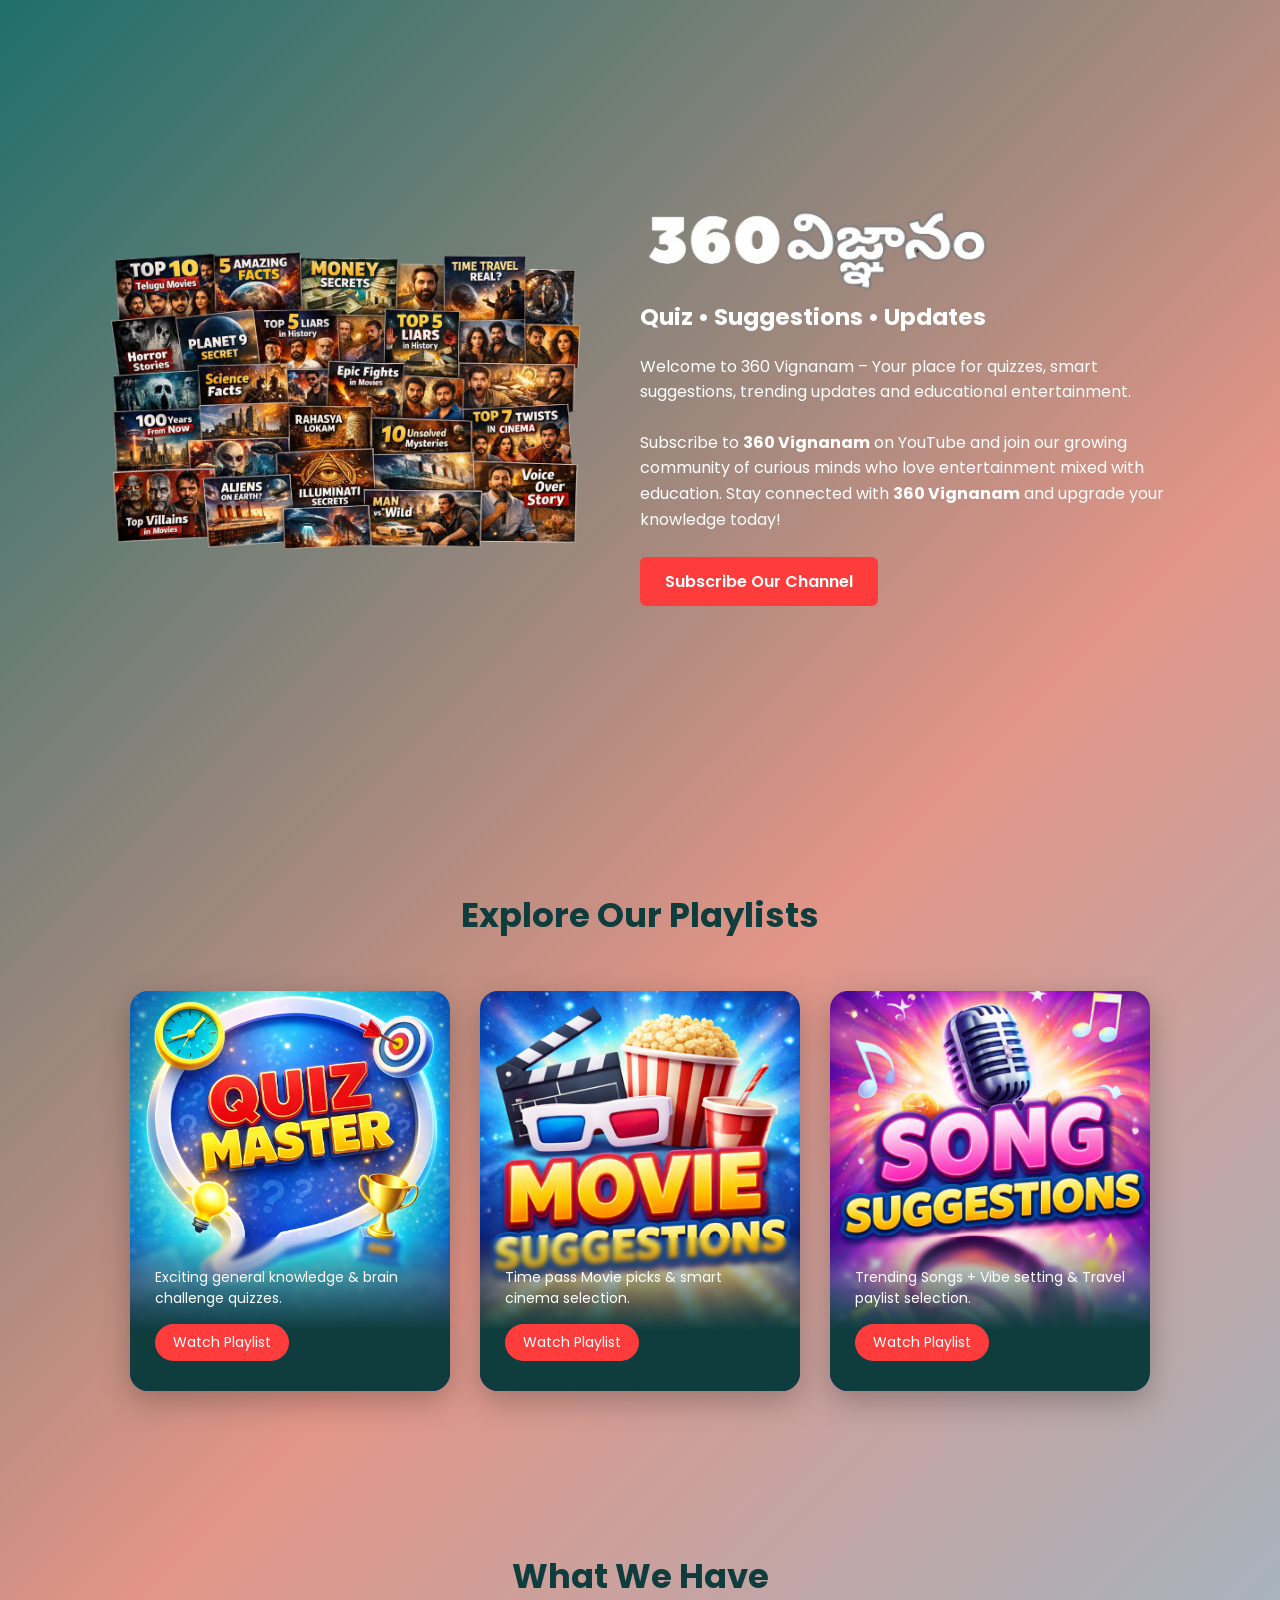
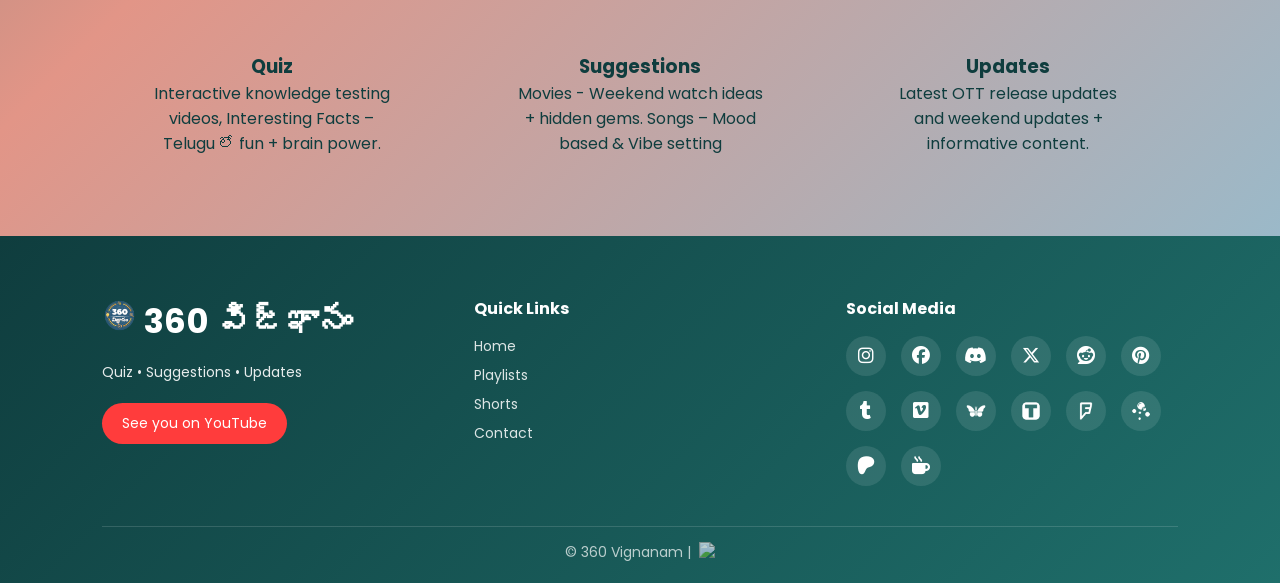
==== commit 29adcbd7: "enhanced vistors" ====
--- a/index.html
+++ b/index.html
@@ -3,6 +3,11 @@
 <head>
 <meta charset="UTF-8">
 <meta name="viewport" content="width=device-width, initial-scale=1.0">
+<meta name="description" content="360 Vignanam is a Telugu YouTube channel sharing movie facts, quizzes, interesting knowledge, and mind-blowing information in short videos. Subscribe now to expand your knowledge 360°!">
+<meta name="keywords" content="360 Vignanam, Telugu knowledge channel, Telugu movie facts, Telugu quiz videos, interesting facts Telugu, Telugu YouTube channel, GK Telugu, entertainment Telugu">
+<meta name="author" content="360 Vignanam">
+<meta name="robots" content="index, follow">
+
 <title>360 Vignanam | YouTube Channel</title>
 <link rel="icon" type="image/png" sizes="32x32" href="img/favicon/favicon-32x32.png">
 <link rel="icon" type="image/png" sizes="16x16" href="img/favicon/favicon-16X16.png">
@@ -29,12 +34,24 @@
 <meta name="twitter:description" content="Telugu movies, quizzes & knowledge content.">
 <meta name="twitter:image" content="https://360vignanam.github.io/img/favicon/favicon-512X512.png">
 
+<link rel="canonical" href="https://360vignanam.github.io/">
 <link href="https://fonts.googleapis.com/css2?family=Poppins:wght@300;400;600;700&display=swap" rel="stylesheet">
 
 <!-- Font Awesome Icons -->
 <link rel="stylesheet" href="https://cdnjs.cloudflare.com/ajax/libs/font-awesome/6.5.0/css/all.min.css">
 <link rel="stylesheet" href="main.360.min.css">
 </head>
+<script type="application/ld+json">
+{
+  "@context": "https://schema.org",
+  "@type": "Organization",
+  "name": "360 Vignanam",
+  "url": "https://360vignanam.github.io/",
+  "sameAs": [
+    "https://www.youtube.com/@360vignanam"
+  ]
+}
+</script>
 
 <body>
 
@@ -48,7 +65,15 @@
         <img src="img/t_logo.png" style="width:65%;">
         <h1>Quiz • Suggestions • Updates</h1>
         <p>Welcome to 360 Vignanam – Your place for quizzes, smart suggestions, trending updates and educational entertainment.</p>
-        <a href="https://youtube.com/@360Vignanam" target="_blank" class="btn">Subscribe Our Channel</a>
+		
+
+  <p>
+    Subscribe to <strong>360 Vignanam</strong> on YouTube and join our growing community 
+    of curious minds who love entertainment mixed with education.
+    Stay connected with <strong>360 Vignanam</strong> and upgrade your knowledge today!
+  </p>
+
+        <a href="https://www.youtube.com/@360vignanam?sub_confirmation=1" target="_blank" class="btn">Subscribe Our Channel</a>
     </div>
 </section>
 
@@ -150,18 +175,10 @@
     </div>
 
     <div class="footer-bottom">
-        © 360 Vignanam |  Visits: <span id="viewCount"></span>
+        <span>© 360 Vignanam |</span>  <span id="viewCount"><img src="https://api.visitorbadge.io/api/visitors?path=360vignanam.github.io&label=Visitors&countColor=0f3d3e" />
     </div>
 
 </footer>
 
-<script>
-if(localStorage.getItem("page_view")){
-    localStorage.setItem("page_view", Number(localStorage.getItem("page_view")) + 1);
-}else{
-    localStorage.setItem("page_view", 1);
-}
-document.getElementById("viewCount").innerText = localStorage.getItem("page_view");
-</script>
 </body>
 </html>
--- a/main.360.min.css
+++ b/main.360.min.css
@@ -1 +1,12 @@
-*{margin:0;padding:0;box-sizing:border-box;font-family:'Poppins',sans-serif}body{background:linear-gradient(135deg,#1f6f6b,#e29587,#89c2d9);color:#0f3d3e}section{padding:80px 8%}h2{text-align:center;margin-bottom:50px;font-size:34px}.hero{display:flex;justify-content:space-between;align-items:center;min-height:90vh;color:#fff}.hero-left{width:45%;border-radius:20px;height:320px;display:flex;align-items:center;justify-content:center;text-align:center;padding:20px;color:#333;font-weight:600}.hero-right{width:50%}.hero-right h1{font-size:23px;margin-bottom:20px}.hero-right p{margin-bottom:25px;line-height:1.6}.btn{display:inline-block;background:#ff3c3c;color:#fff;padding:12px 25px;border-radius:6px;text-decoration:none;font-weight:600;transition:.3s}.btn:hover{background:#e60000}.playlist-grid{display:flex;gap:30px;justify-content:center;flex-wrap:wrap}.playlist-card{position:relative;width:320px;height:400px;border-radius:18px;overflow:hidden;box-shadow:0 10px 30px rgba(0,0,0,.25);transition:.4s ease}.playlist-card img{width:100%;height:100%;object-fit:cover;transition:.5s}.playlist-card:hover img{transform:scale(1.1)}.overlay{position:absolute;bottom:0;left:0;width:100%;padding:30px 25px;color:#fff;background:linear-gradient(to top,#0f3d3e 0%,#0f3d3e 40%,rgb(79 102 101 / 60%) 70%,transparent 100%);backdrop-filter:blur(2px)}.overlay h3{margin-bottom:10px;font-size:22px;font-weight:600}.overlay p{font-size:14px;margin-bottom:15px}.meta{display:flex;justify-content:space-between;font-size:13px;margin-bottom:15px}.watch-btn{display:inline-block;background:#ff3c3c;color:#fff;padding:8px 18px;border-radius:20px;font-size:14px;text-decoration:none;transition:.3s}.watch-btn:hover{background:#e60000}.playlist-card:hover{transform:translateY(-10px)}.features{display:flex;justify-content:space-around;text-align:center;flex-wrap:wrap;gap:30px}.feature-item{width:250px}.main-footer{background:linear-gradient(135deg,#0f3d3e,#1f6f6b);color:#fff;padding:60px 8% 20px}.footer-container{display:flex;justify-content:space-between;flex-wrap:wrap;gap:40px}.footer-brand{flex:1;min-width:250px}.footer-brand h2{margin-bottom:15px}.footer-brand p{margin-bottom:20px;font-size:14px;opacity:.9}.footer-btn{display:inline-block;background:#ff3c3c;color:#fff;padding:10px 20px;border-radius:25px;text-decoration:none;font-size:14px;transition:.3s}.footer-btn:hover{background:#e60000}.footer-links,.footer-social{flex:1;min-width:180px}.footer-links h4,.footer-social h4{margin-bottom:15px}.footer-links a{display:block;color:#fff;text-decoration:none;margin-bottom:8px;font-size:14px;opacity:.85}.footer-links a:hover{opacity:1;transform:translateX(5px)}.social-icons{display:flex;flex-wrap:wrap;gap:15px;margin-top:10px}.social-icons a{width:40px;height:40px;display:flex;align-items:center;justify-content:center;background:rgba(255,255,255,.1);border-radius:50%;color:#fff;font-size:18px;transition:.3s ease;text-decoration:none}.social-icons a:hover{background:#ff3c3c;transform:translateY(-5px) scale(1.1)}.footer-bottom{text-align:center;margin-top:40px;font-size:13px;opacity:.7;border-top:1px solid rgba(255,255,255,.2);padding-top:15px}.social-icons a:nth-child(1):hover{background:linear-gradient(45deg,#feda75,#fa7e1e,#d62976,#962fbf,#4f5bd5);transform:translateY(-5px) scale(1.1)}.social-icons a:nth-child(2):hover{background:#1877f2;transform:translateY(-5px) scale(1.1)}.social-icons a:nth-child(3):hover{background:#5865f2;transform:translateY(-5px) scale(1.1)}.social-icons a:nth-child(4):hover{background:#000;transform:translateY(-5px) scale(1.1)}.social-icons a:nth-child(5):hover{background:#ff4500;transform:translateY(-5px) scale(1.1)}.social-icons a:nth-child(6):hover{background:#e60023;transform:translateY(-5px) scale(1.1)}.social-icons a:nth-child(7):hover{background:#35465c;transform:translateY(-5px) scale(1.1)}.social-icons a:nth-child(8):hover{background:#1ab7ea;transform:translateY(-5px) scale(1.1)}.social-icons a:nth-child(9):hover{background:#1185fe;transform:translateY(-5px) scale(1.1)}.social-icons a:nth-child(10):hover{background:rgb(84,72,238);transform:translateY(-5px) scale(1.1)}.social-icons a:nth-child(11):hover{background:linear-gradient(172deg,#2b0458,#7f1ac8,#871951);transform:translateY(-5px) scale(1.1)}.social-icons a:nth-child(12):hover{background:#000;transform:translateY(-5px) scale(1.1)}.social-icons a:nth-child(13):hover{background:#000;transform:translateY(-5px) scale(1.1)}.social-icons a:nth-child(14):hover{background:#ffdd00;color:#000;transform:translateY(-5px) scale(1.1)}.social-icons a .social-svg{width:20px;height:20px;fill:#fff}.social-icons a .social-img{width:20px;height:20px;filter:brightness(0) invert(1)}@media(max-width:900px){.hero{flex-direction:column;text-align:center}.hero-left,.hero-right{width:100%;margin-bottom:30px}}#viewCount{font-size:12px;color:#99f6e4}+*{margin:0;padding:0;box-sizing:border-box;font-family:'Poppins',sans-serif}body{background:linear-gradient(135deg,#1f6f6b,#e29587,#89c2d9);color:#0f3d3e}section{padding:80px 8%}h2{text-align:center;margin-bottom:50px;font-size:34px}.hero{display:flex;justify-content:space-between;align-items:center;min-height:90vh;color:#fff}.hero-left{width:45%;border-radius:20px;height:320px;display:flex;align-items:center;justify-content:center;text-align:center;padding:20px;color:#333;font-weight:600}.hero-right{width:50%}.hero-right h1{font-size:23px;margin-bottom:20px}.hero-right p{margin-bottom:25px;line-height:1.6}.btn{display:inline-block;background:#ff3c3c;color:#fff;padding:12px 25px;border-radius:6px;text-decoration:none;font-weight:600;transition:.3s}.btn:hover{background:#e60000}.playlist-grid{display:flex;gap:30px;justify-content:center;flex-wrap:wrap}.playlist-card{position:relative;width:320px;height:400px;border-radius:18px;overflow:hidden;box-shadow:0 10px 30px rgba(0,0,0,.25);transition:.4s ease}.playlist-card img{width:100%;height:100%;object-fit:cover;transition:.5s}.playlist-card:hover img{transform:scale(1.1)}.overlay{position:absolute;bottom:0;left:0;width:100%;padding:30px 25px;color:#fff;background:linear-gradient(to top,#0f3d3e 0%,#0f3d3e 40%,rgb(79 102 101 / 60%) 70%,transparent 100%);backdrop-filter:blur(2px)}.overlay h3{margin-bottom:10px;font-size:22px;font-weight:600}.overlay p{font-size:14px;margin-bottom:15px}.meta{display:flex;justify-content:space-between;font-size:13px;margin-bottom:15px}.watch-btn{display:inline-block;background:#ff3c3c;color:#fff;padding:8px 18px;border-radius:20px;font-size:14px;text-decoration:none;transition:.3s}.watch-btn:hover{background:#e60000}.playlist-card:hover{transform:translateY(-10px)}.features{display:flex;justify-content:space-around;text-align:center;flex-wrap:wrap;gap:30px}.feature-item{width:250px}.main-footer{background:linear-gradient(135deg,#0f3d3e,#1f6f6b);color:#fff;padding:60px 8% 20px}.footer-container{display:flex;justify-content:space-between;flex-wrap:wrap;gap:40px}.footer-brand{flex:1;min-width:250px}.footer-brand h2{margin-bottom:15px}.footer-brand p{margin-bottom:20px;font-size:14px;opacity:.9}.footer-btn{display:inline-block;background:#ff3c3c;color:#fff;padding:10px 20px;border-radius:25px;text-decoration:none;font-size:14px;transition:.3s}.footer-btn:hover{background:#e60000}.footer-links,.footer-social{flex:1;min-width:180px}.footer-links h4,.footer-social h4{margin-bottom:15px}.footer-links a{display:block;color:#fff;text-decoration:none;margin-bottom:8px;font-size:14px;opacity:.85}.footer-links a:hover{opacity:1;transform:translateX(5px)}.social-icons{display:flex;flex-wrap:wrap;gap:15px;margin-top:10px}.social-icons a{width:40px;height:40px;display:flex;align-items:center;justify-content:center;background:rgba(255,255,255,.1);border-radius:50%;color:#fff;font-size:18px;transition:.3s ease;text-decoration:none}.social-icons a:hover{background:#ff3c3c;transform:translateY(-5px) scale(1.1)}.footer-bottom{text-align:center;margin-top:40px;font-size:13px;opacity:.7;border-top:1px solid rgba(255,255,255,.2);padding-top:15px}.social-icons a:nth-child(1):hover{background:linear-gradient(45deg,#feda75,#fa7e1e,#d62976,#962fbf,#4f5bd5);transform:translateY(-5px) scale(1.1)}.social-icons a:nth-child(2):hover{background:#1877f2;transform:translateY(-5px) scale(1.1)}.social-icons a:nth-child(3):hover{background:#5865f2;transform:translateY(-5px) scale(1.1)}.social-icons a:nth-child(4):hover{background:#000;transform:translateY(-5px) scale(1.1)}.social-icons a:nth-child(5):hover{background:#ff4500;transform:translateY(-5px) scale(1.1)}.social-icons a:nth-child(6):hover{background:#e60023;transform:translateY(-5px) scale(1.1)}.social-icons a:nth-child(7):hover{background:#35465c;transform:translateY(-5px) scale(1.1)}.social-icons a:nth-child(8):hover{background:#1ab7ea;transform:translateY(-5px) scale(1.1)}.social-icons a:nth-child(9):hover{background:#1185fe;transform:translateY(-5px) scale(1.1)}.social-icons a:nth-child(10):hover{background:rgb(84,72,238);transform:translateY(-5px) scale(1.1)}.social-icons a:nth-child(11):hover{background:linear-gradient(172deg,#2b0458,#7f1ac8,#871951);transform:translateY(-5px) scale(1.1)}.social-icons a:nth-child(12):hover{background:#000;transform:translateY(-5px) scale(1.1)}.social-icons a:nth-child(13):hover{background:#000;transform:translateY(-5px) scale(1.1)}.social-icons a:nth-child(14):hover{background:#ffdd00;color:#000;transform:translateY(-5px) scale(1.1)}.social-icons a .social-svg{width:20px;height:20px;fill:#fff}.social-icons a .social-img{width:20px;height:20px;filter:brightness(0) invert(1)}@media(max-width:900px){.hero{flex-direction:column;text-align:center}.hero-left,.hero-right{width:100%;margin-bottom:30px}}#viewCount{font-size:12px;color:#99f6e4}
+.footer-bottom {
+  display: flex;
+  align-items: center;
+  justify-content: center; /* optional - center align */
+  gap: 8px; /* space between text and badge */
+  font-size: 14px;
+}
+
+.footer-bottom img {
+  height: 20px; /* adjust if needed */
+}
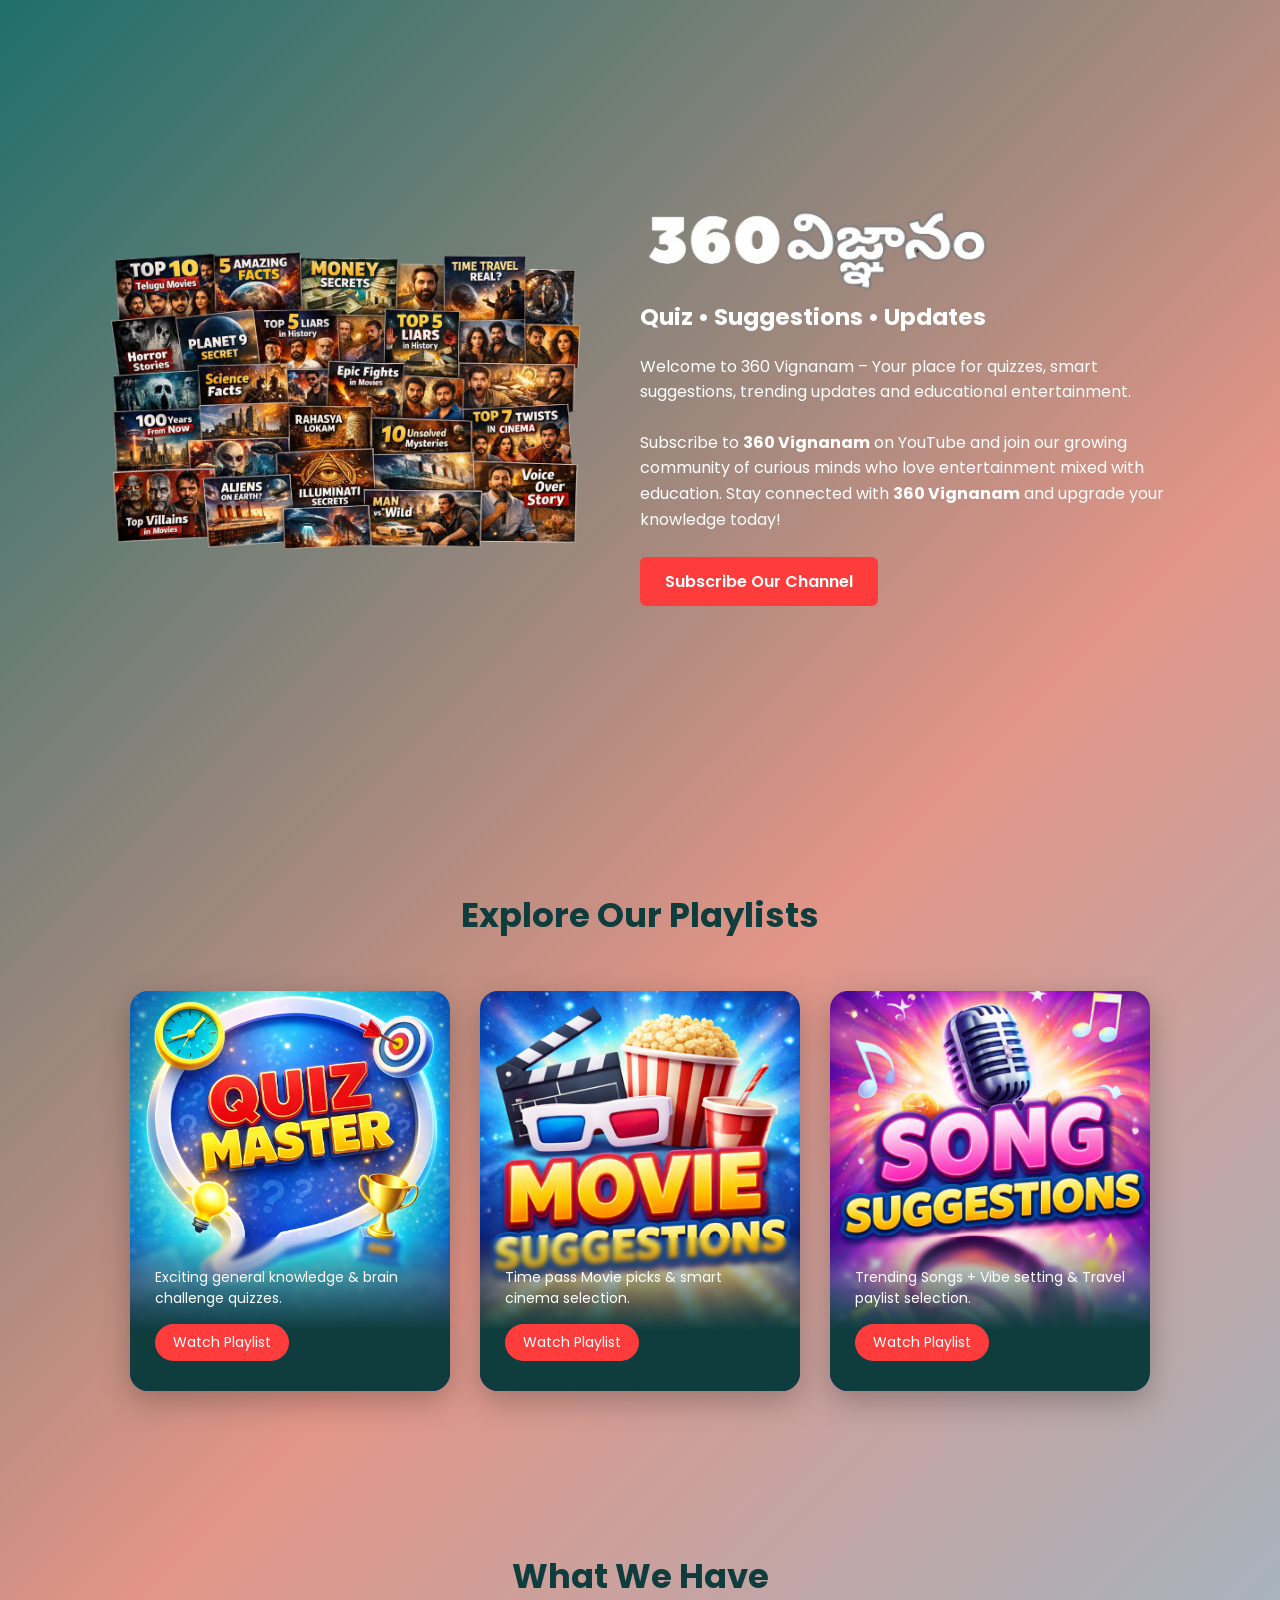
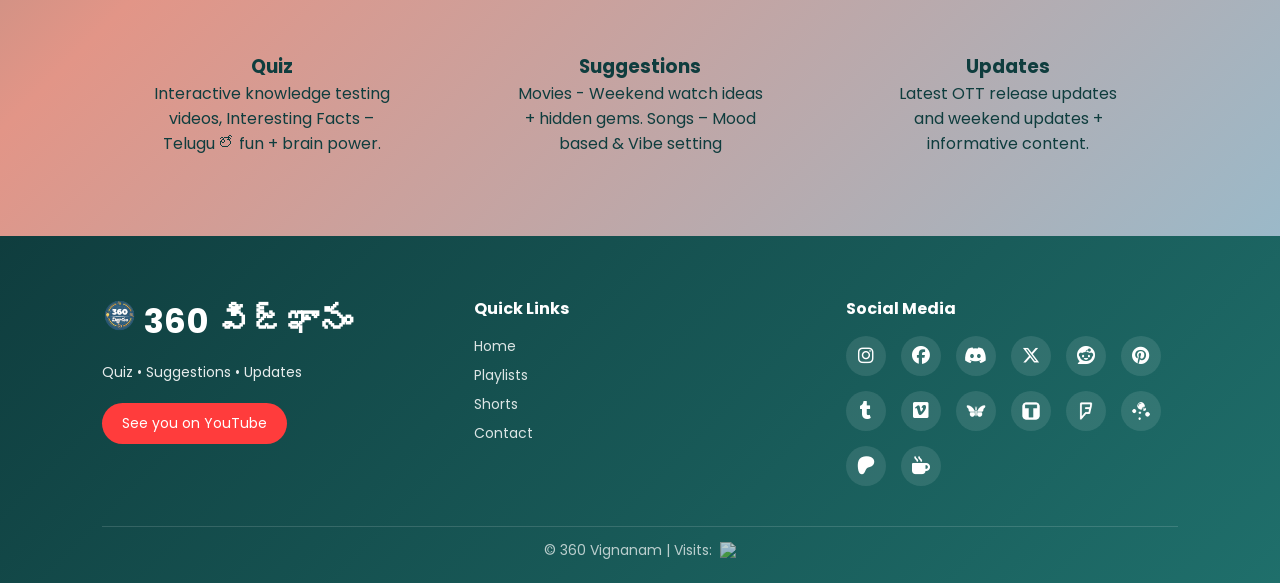
==== commit 9fe460da: "badge vistors" ====
--- a/index.html
+++ b/index.html
@@ -175,7 +175,7 @@
     </div>
 
     <div class="footer-bottom">
-        <span>© 360 Vignanam |</span>  <span id="viewCount"><img src="https://api.visitorbadge.io/api/visitors?path=360vignanam.github.io&label=Visitors&countColor=0f3d3e" />
+        <span style="margin-top:-4px;">© 360 Vignanam | Visits:</span><span id="viewCount"><img src="https://api.visitorbadge.io/api/visitors?path=360vignanam.github.io&label=&countColor=0f3d3e" />
     </div>
 
 </footer>
